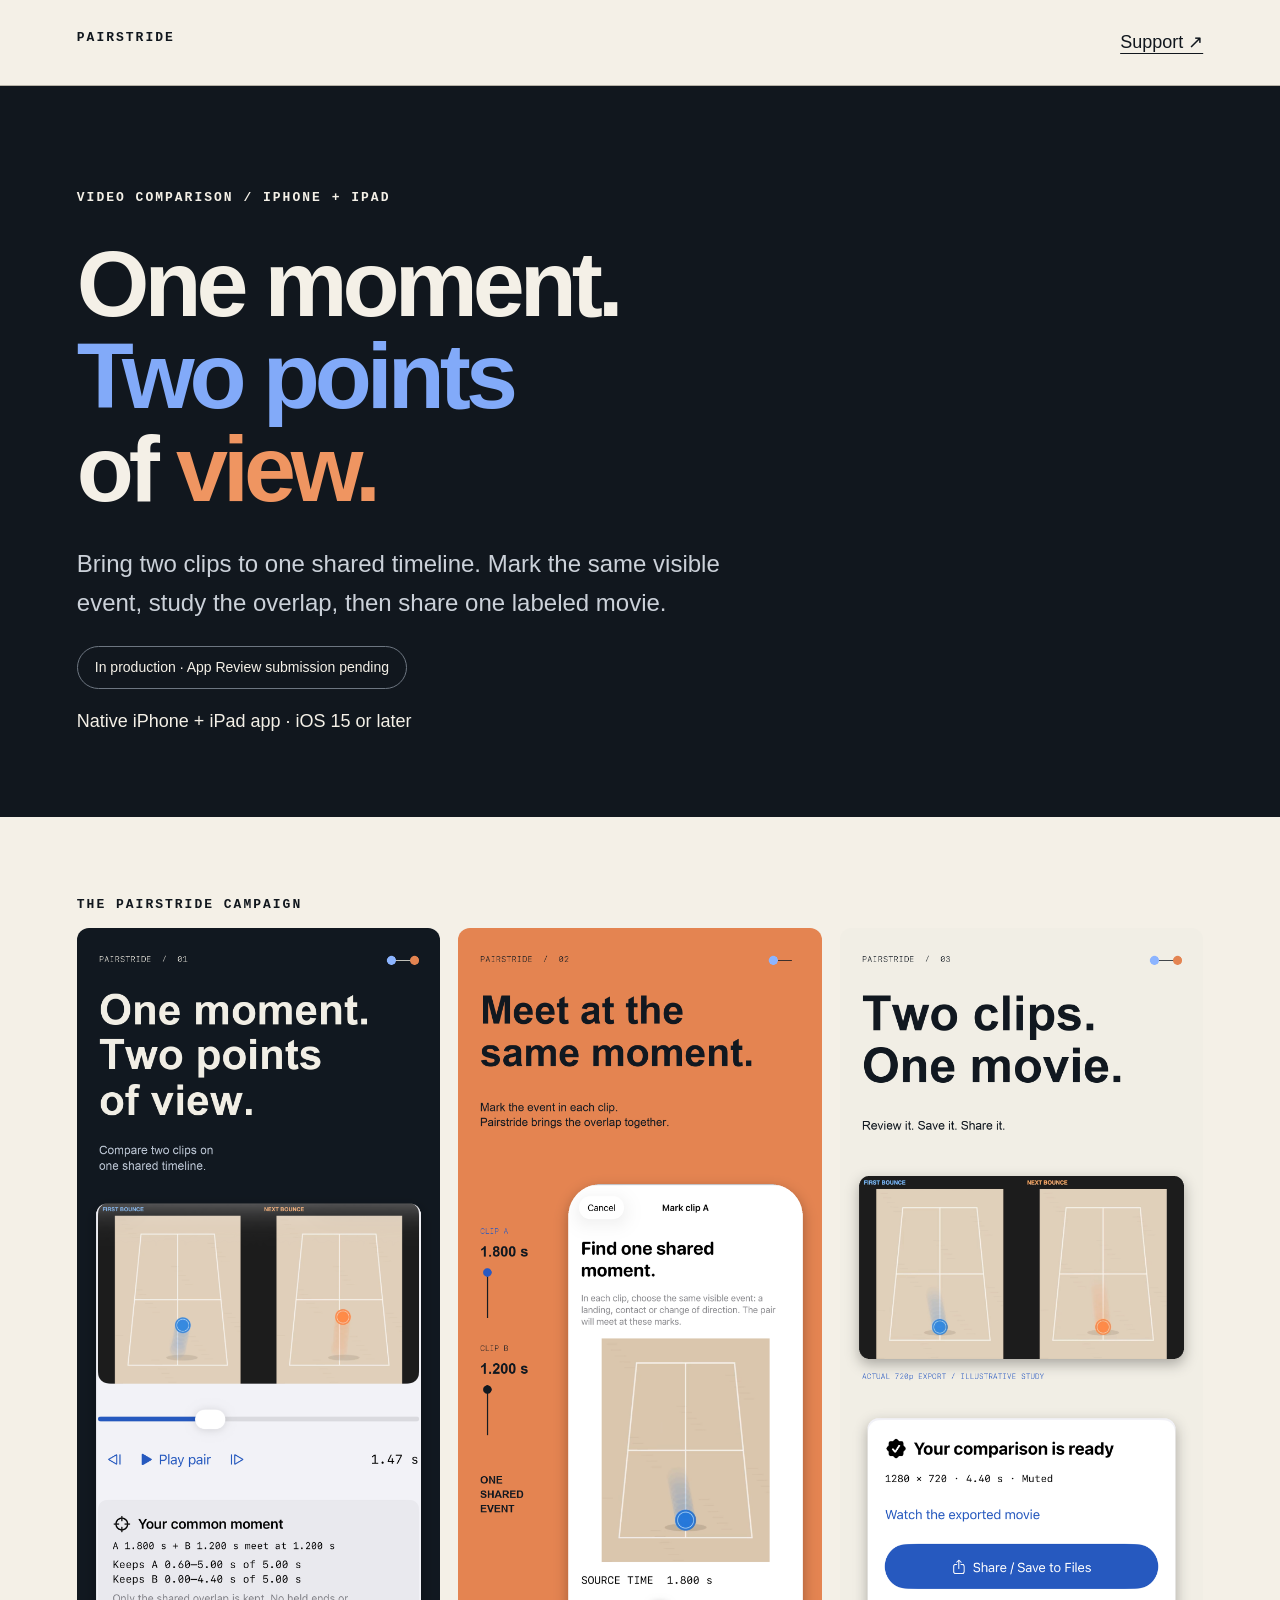
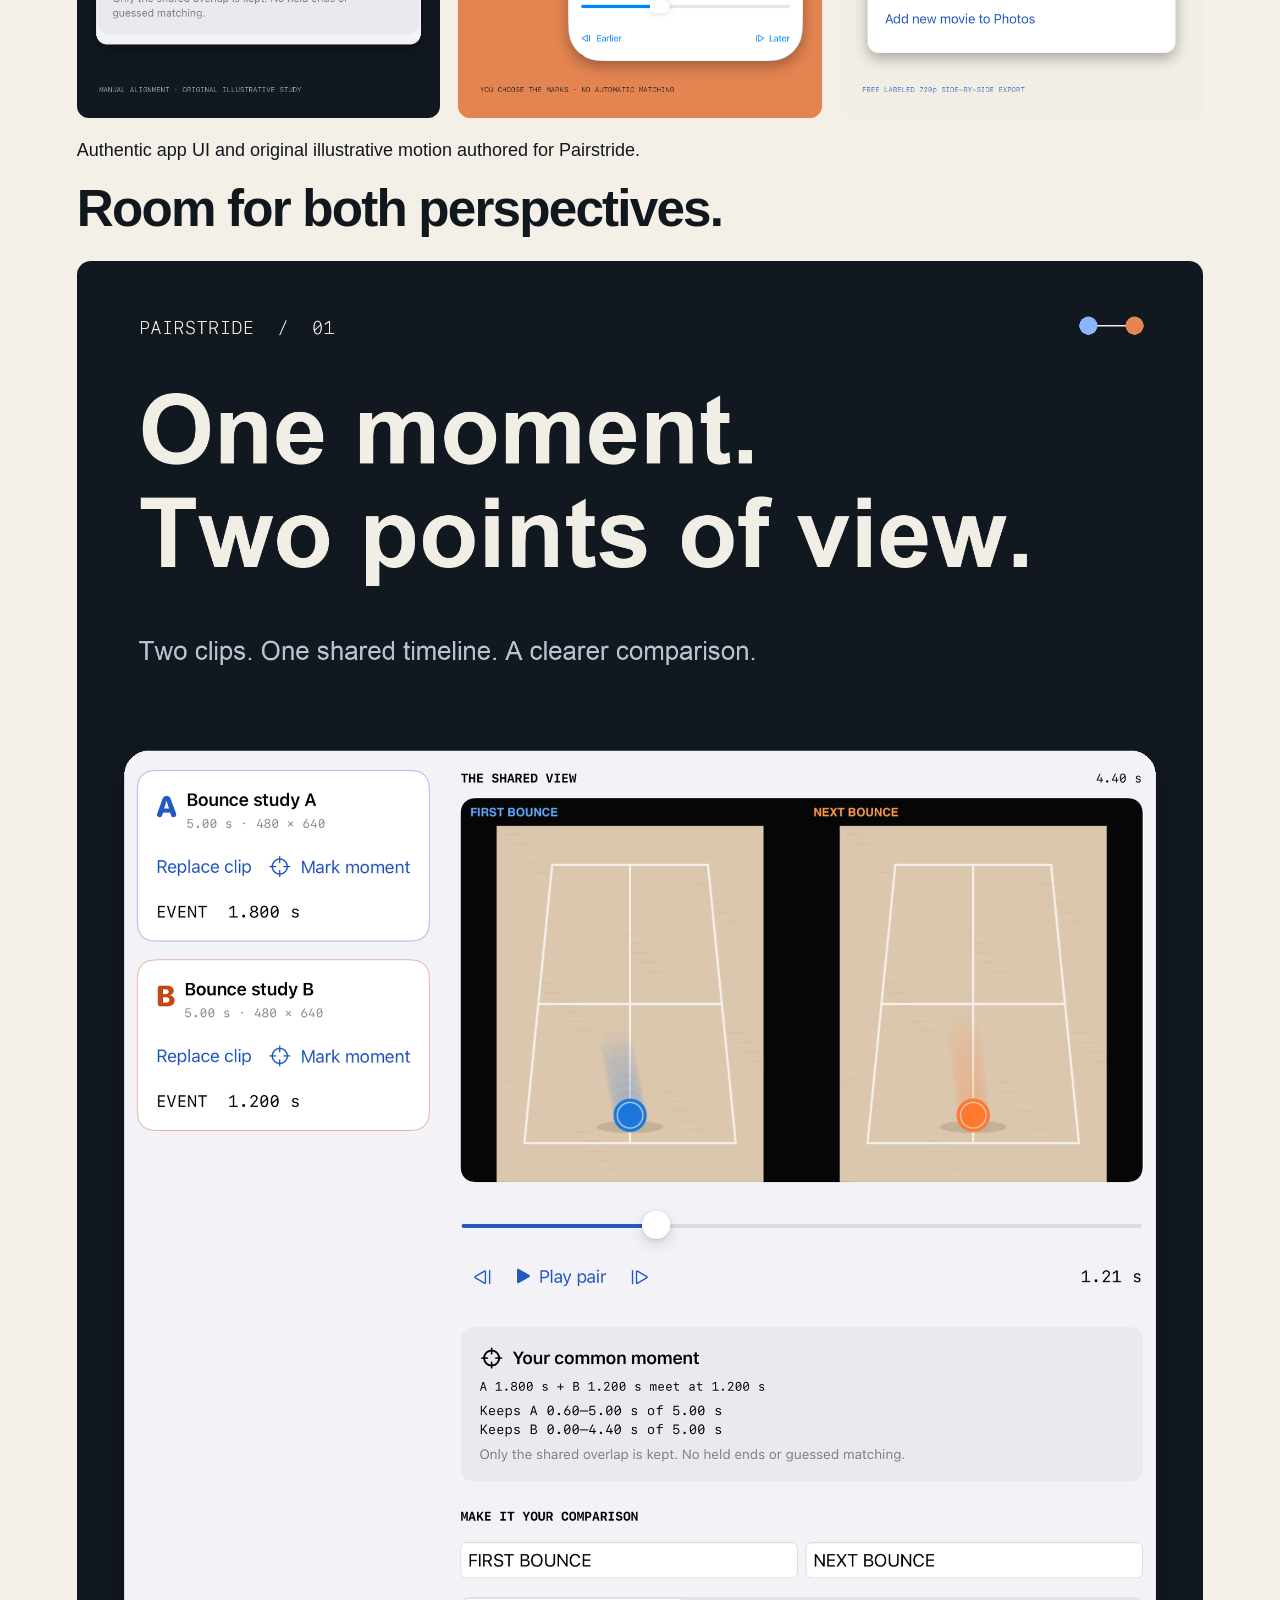
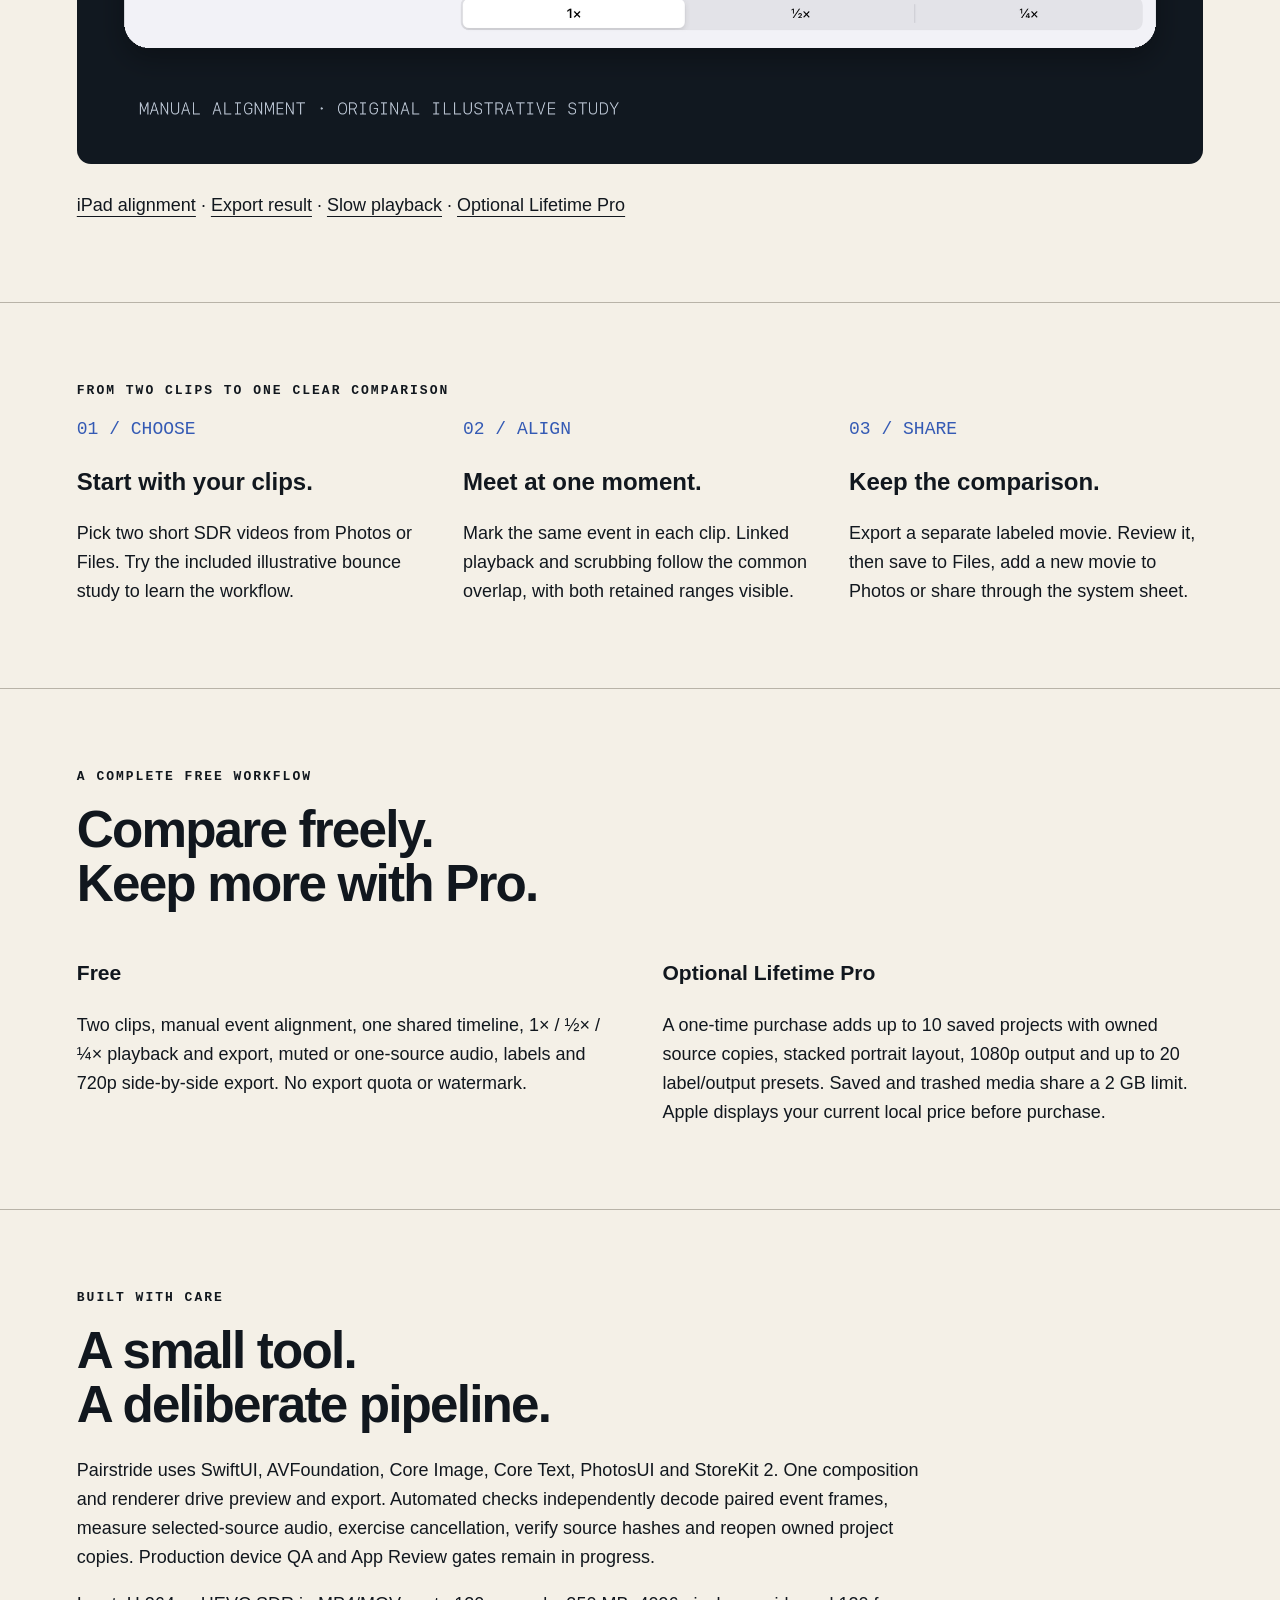
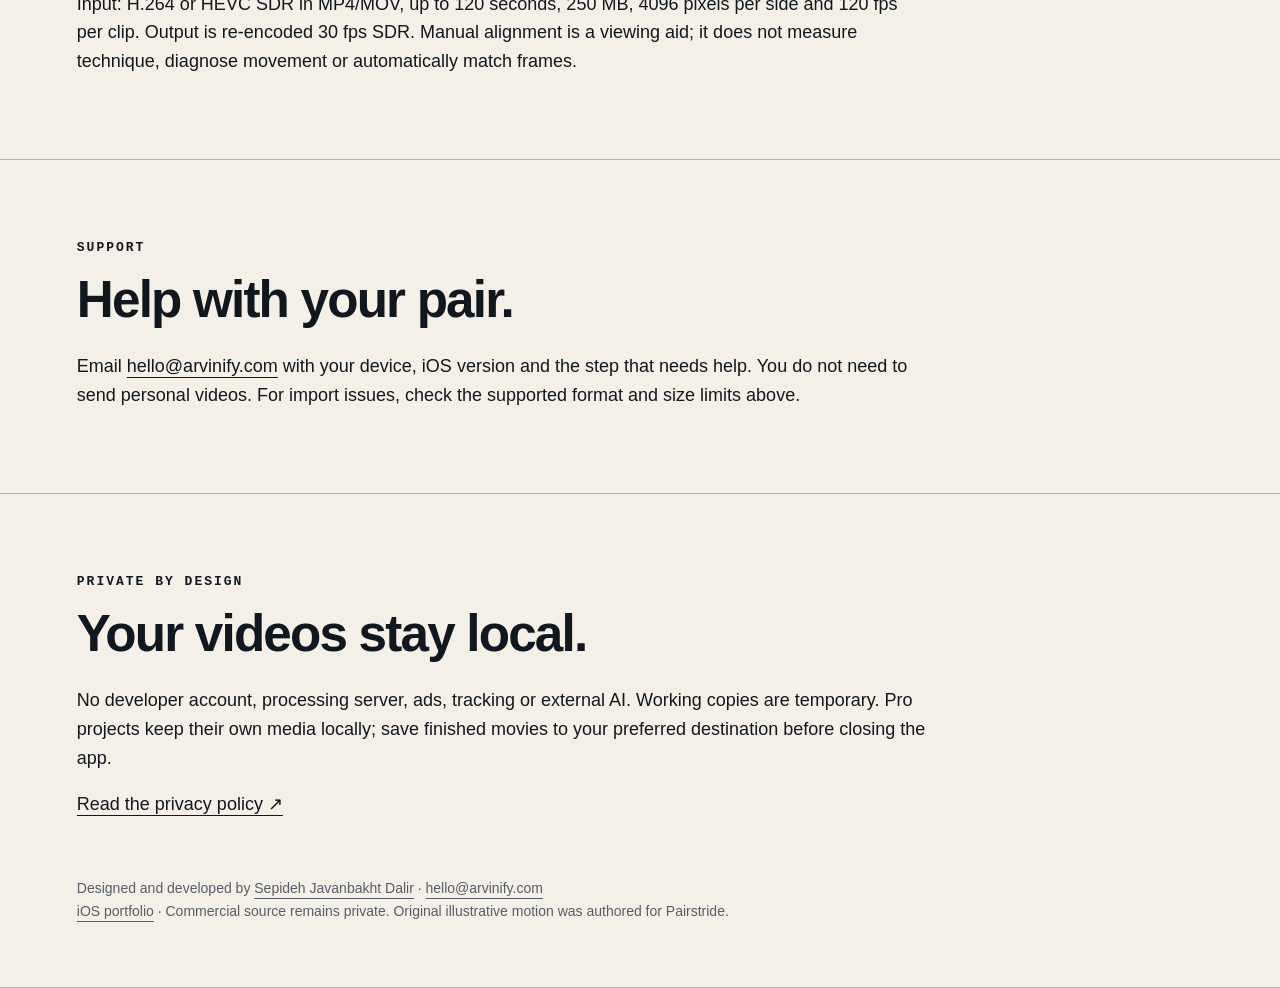
==== index.html @ 4b77994e "Publish Pairstride product story, marketing campaign and privacy policy" ====
<!doctype html><html lang="en"><meta charset="utf-8"><meta name="viewport" content="width=device-width,initial-scale=1"><meta name="description" content="Pairstride aligns two local video clips at a shared moment. View, scrub and export a separate labeled comparison on iPhone and iPad."><title>Pairstride — One moment. Two points of view.</title><link rel="icon" href="assets/icon.png"><link rel="stylesheet" href="style.css"><nav><span class="wordmark">PAIRSTRIDE</span><a href="mailto:hello@arvinify.com?subject=Pairstride%20support">Support ↗</a></nav><main><section class="hero"><p class="eyebrow">VIDEO COMPARISON / IPHONE + IPAD</p><h1>One moment.<br><span class="blue">Two points</span><br>of <span class="orange">view.</span></h1><p class="intro">Bring two clips to one shared timeline. Mark the same visible event, study the overlap, then share one labeled movie.</p><span class="status">In production · App Review submission pending</span><p>Native iPhone + iPad app · iOS 15 or later</p></section><section class="section"><p class="eyebrow">THE PAIRSTRIDE CAMPAIGN</p><div class="gallery"><img src="assets/iphone-01.png" alt="One moment, two points of view: native shared comparison"><img src="assets/iphone-02.png" alt="Mark matching moments in each clip"><img src="assets/iphone-03.png" alt="Actual exported comparison and native share controls"></div><p>Authentic app UI and original illustrative motion authored for Pairstride.</p><h2>Room for both perspectives.</h2><img class="wide" src="assets/ipad-01.png" alt="Dedicated iPad workspace with two source controls and linked comparison"><p><a href="assets/ipad-02.png">iPad alignment</a> · <a href="assets/ipad-03.png">Export result</a> · <a href="assets/ipad-04.png">Slow playback</a> · <a href="assets/ipad-05.png">Optional Lifetime Pro</a></p></section><section class="section"><p class="eyebrow">FROM TWO CLIPS TO ONE CLEAR COMPARISON</p><div class="grid"><article><span class="num">01 / CHOOSE</span><h3>Start with your clips.</h3><p>Pick two short SDR videos from Photos or Files. Try the included illustrative bounce study to learn the workflow.</p></article><article><span class="num">02 / ALIGN</span><h3>Meet at one moment.</h3><p>Mark the same event in each clip. Linked playback and scrubbing follow the common overlap, with both retained ranges visible.</p></article><article><span class="num">03 / SHARE</span><h3>Keep the comparison.</h3><p>Export a separate labeled movie. Review it, then save to Files, add a new movie to Photos or share through the system sheet.</p></article></div></section><section class="section"><p class="eyebrow">A COMPLETE FREE WORKFLOW</p><h2>Compare freely.<br>Keep more with Pro.</h2><div class="details"><div><h3>Free</h3><p>Two clips, manual event alignment, one shared timeline, 1× / ½× / ¼× playback and export, muted or one-source audio, labels and 720p side-by-side export. No export quota or watermark.</p></div><div><h3>Optional Lifetime Pro</h3><p>A one-time purchase adds up to 10 saved projects with owned source copies, stacked portrait layout, 1080p output and up to 20 label/output presets. Saved and trashed media share a 2 GB limit. Apple displays your current local price before purchase.</p></div></div></section><section class="section"><p class="eyebrow">BUILT WITH CARE</p><h2>A small tool.<br>A deliberate pipeline.</h2><p>Pairstride uses SwiftUI, AVFoundation, Core Image, Core Text, PhotosUI and StoreKit 2. One composition and renderer drive preview and export. Automated checks independently decode paired event frames, measure selected-source audio, exercise cancellation, verify source hashes and reopen owned project copies. Production device QA and App Review gates remain in progress.</p><p>Input: H.264 or HEVC SDR in MP4/MOV, up to 120 seconds, 250 MB, 4096 pixels per side and 120 fps per clip. Output is re-encoded 30 fps SDR. Manual alignment is a viewing aid; it does not measure technique, diagnose movement or automatically match frames.</p></section><section class="section" id="support"><p class="eyebrow">SUPPORT</p><h2>Help with your pair.</h2><p>Email <a href="mailto:hello@arvinify.com?subject=Pairstride%20support">hello@arvinify.com</a> with your device, iOS version and the step that needs help. You do not need to send personal videos. For import issues, check the supported format and size limits above.</p></section><section class="section"><p class="eyebrow">PRIVATE BY DESIGN</p><h2>Your videos stay local.</h2><p>No developer account, processing server, ads, tracking or external AI. Working copies are temporary. Pro projects keep their own media locally; save finished movies to your preferred destination before closing the app.</p><p><a href="privacy.html">Read the privacy policy ↗</a></p><footer>Designed and developed by <a href="https://www.arvinify.com">Sepideh Javanbakht Dalir</a> · <a href="mailto:hello@arvinify.com?subject=Pairstride%20support">hello@arvinify.com</a><br><a href="https://github.com/sepidehdalir/ios-app-portfolio">iOS portfolio</a> · Commercial source remains private. Original illustrative motion was authored for Pairstride.</footer></section></main></html>
---- style.css ----
:root{--ink:#11171e;--paper:#f4f0e7;--blue:#82aaf9;--orange:#ef9561;--line:#b8b3a8}*{box-sizing:border-box}body{margin:0;background:var(--paper);color:var(--ink);font:18px/1.6 -apple-system,BlinkMacSystemFont,"Segoe UI",sans-serif}a{color:inherit;text-underline-offset:5px}nav{padding:28px 6vw;display:flex;justify-content:space-between;border-bottom:1px solid var(--line)}.wordmark,.eyebrow{font:600 13px/1.5 ui-monospace,monospace;letter-spacing:2px}main{max-width:1500px;margin:auto}.hero{background:var(--ink);color:var(--paper);padding:7vw 6vw 5vw;position:relative;overflow:hidden}.hero h1{font-size:clamp(58px,7.3vw,116px);font-weight:650;line-height:.99;letter-spacing:-5px;max-width:1000px;margin:30px 0}.hero .intro{max-width:670px;font-size:24px;color:#cbd1d9}.blue{color:var(--blue)}.orange{color:var(--orange)}.status{display:inline-block;border:1px solid #6d7681;border-radius:50px;padding:9px 17px;font-size:14px}.section{padding:65px 6vw;border-bottom:1px solid var(--line)}h2{font-size:clamp(32px,4vw,58px);line-height:1.05;letter-spacing:-1.8px;margin:16px 0 25px}p{max-width:850px}.grid{display:grid;grid-template-columns:repeat(3,1fr);gap:32px}.grid h3{font-size:24px;margin:20px 0 10px}.num{font:18px ui-monospace,monospace;color:#345ab4}.gallery{display:grid;grid-template-columns:repeat(3,1fr);gap:18px;align-items:start}.gallery img{width:100%;display:block;border-radius:12px}.wide{width:100%;border-radius:14px}.details{display:grid;grid-template-columns:1fr 1fr;gap:45px}.legal{max-width:850px;margin:60px auto;padding:0 26px}.legal h1{font-size:clamp(56px,9vw,90px);line-height:1.02;letter-spacing:-3px}.legal h2{font-size:30px;letter-spacing:-.5px;margin-top:40px}footer{padding:40px 0;font-size:14px;color:#555e68}.section footer{padding-bottom:0}@media(max-width:750px){.hero h1{letter-spacing:-2.5px}.grid,.details{grid-template-columns:1fr}.gallery{grid-template-columns:1fr 1fr}.hero,.section{padding:48px 24px}.hero .intro{font-size:20px}.gallery img:last-child{display:none}}
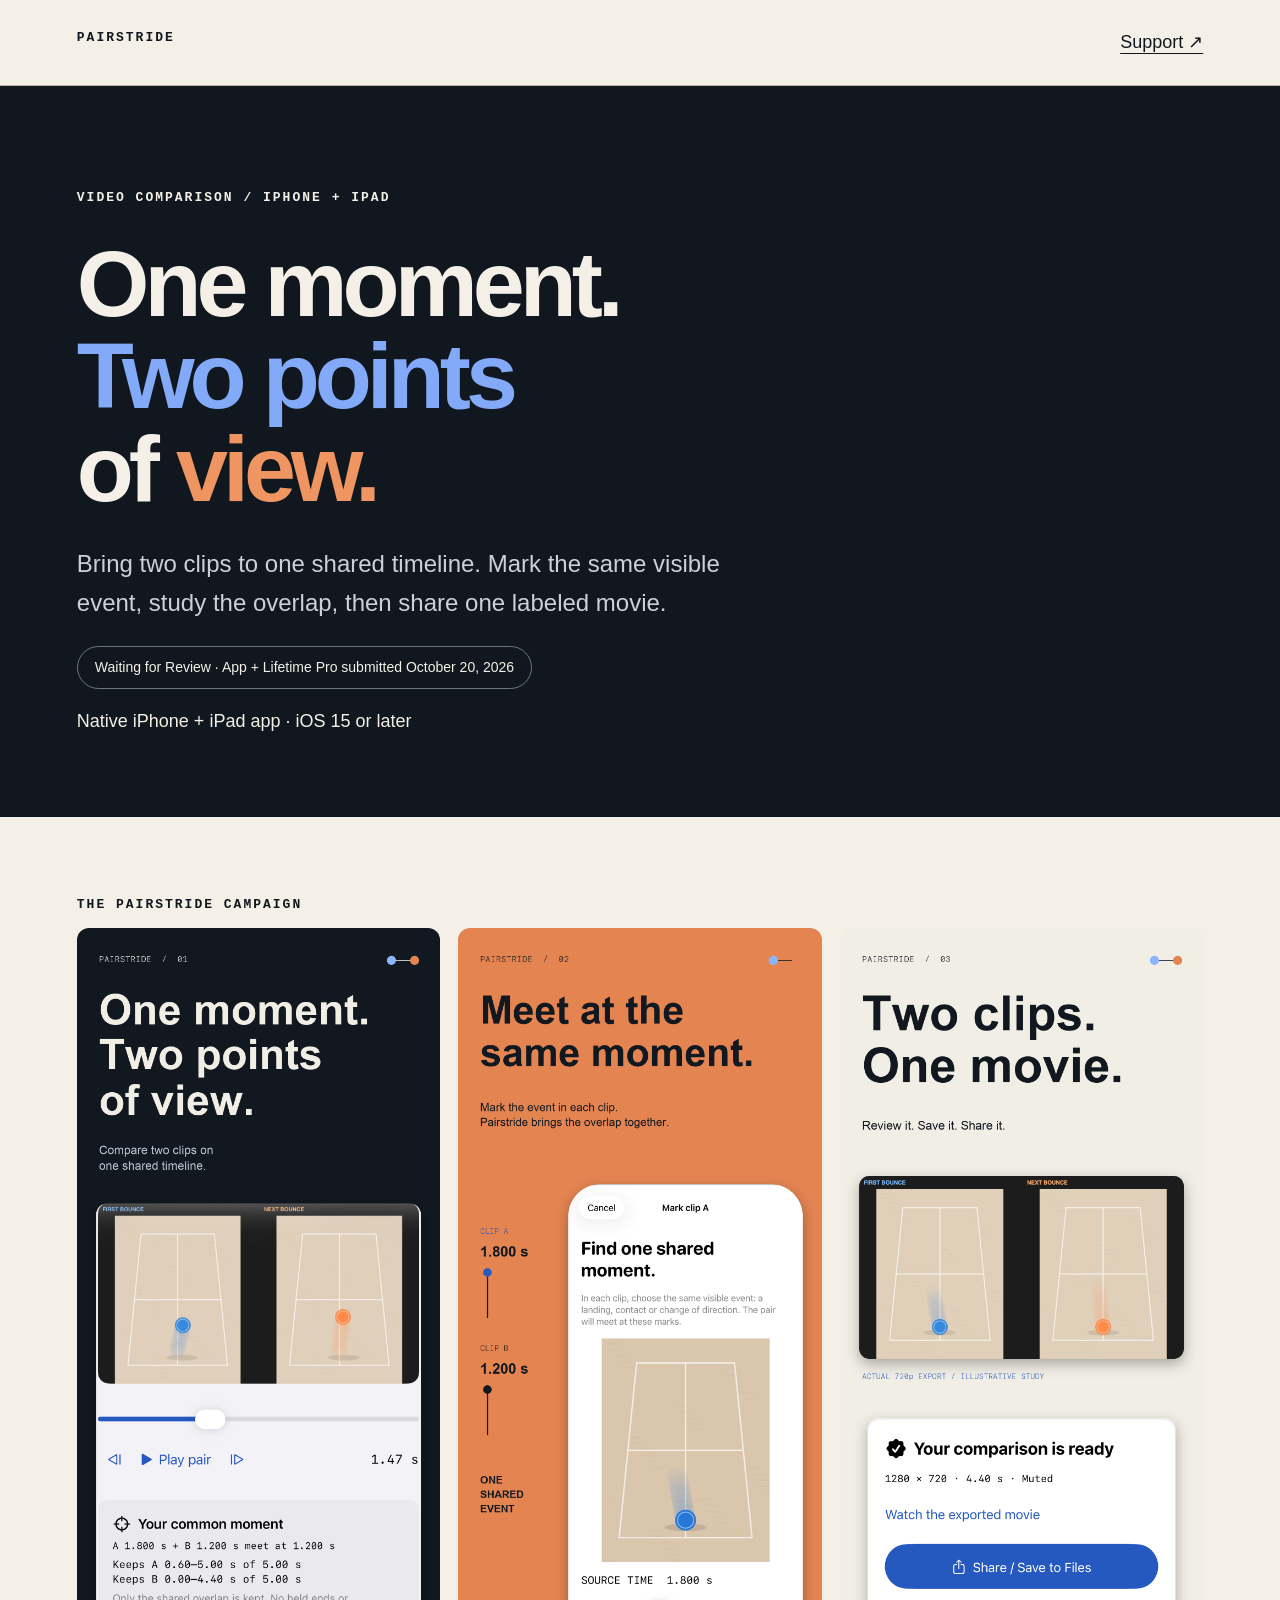
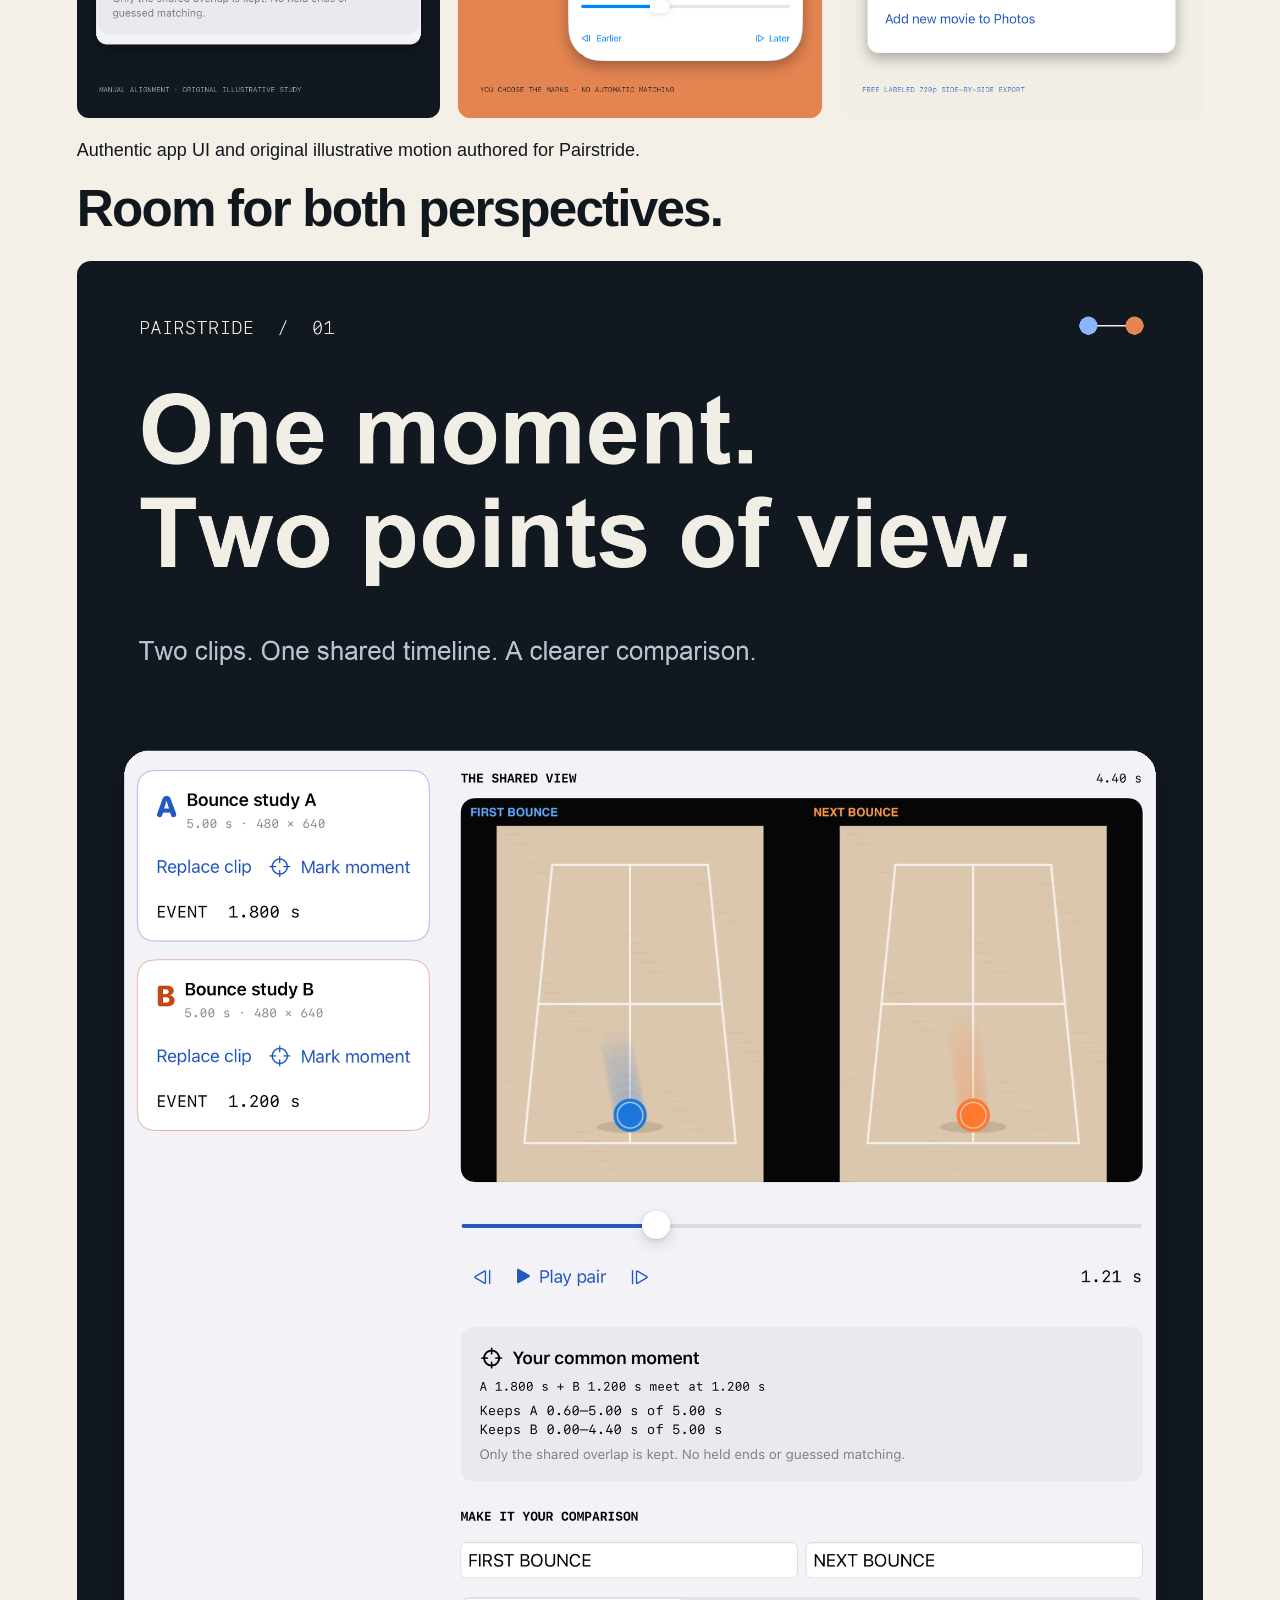
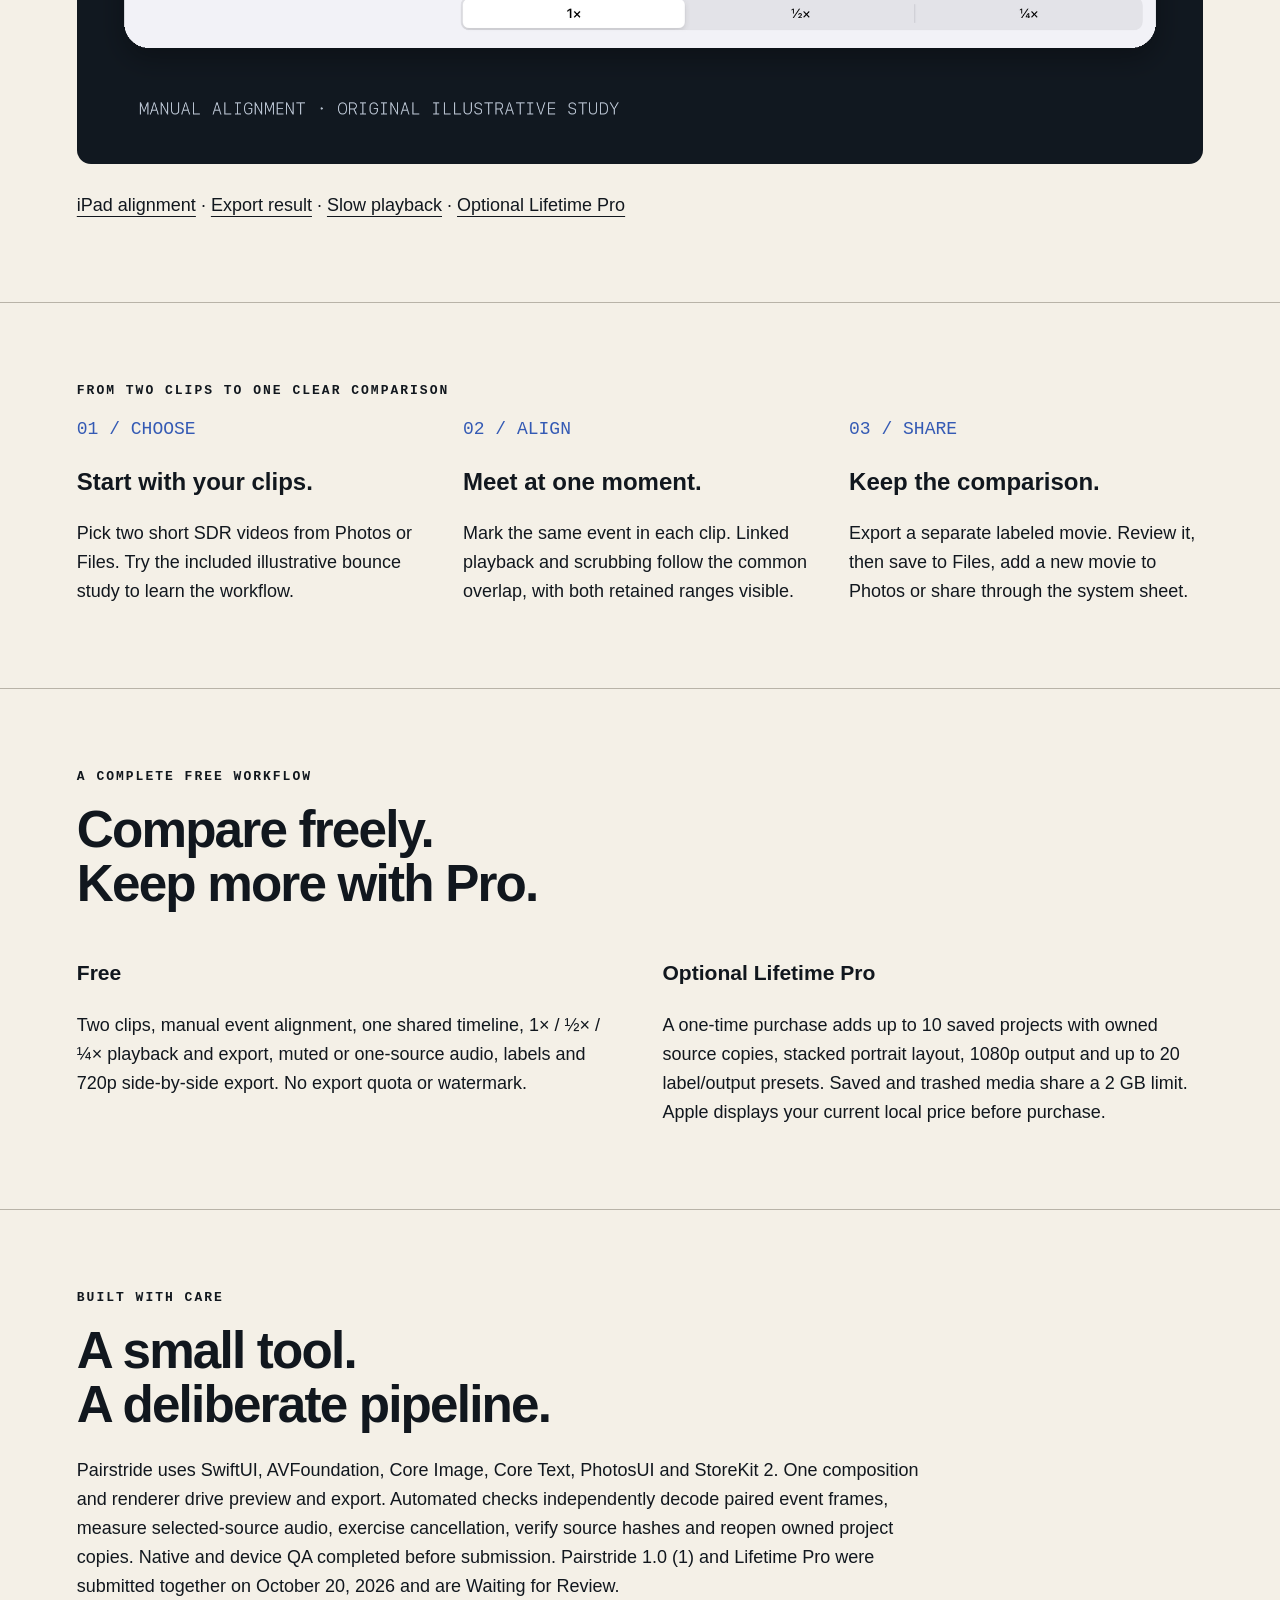
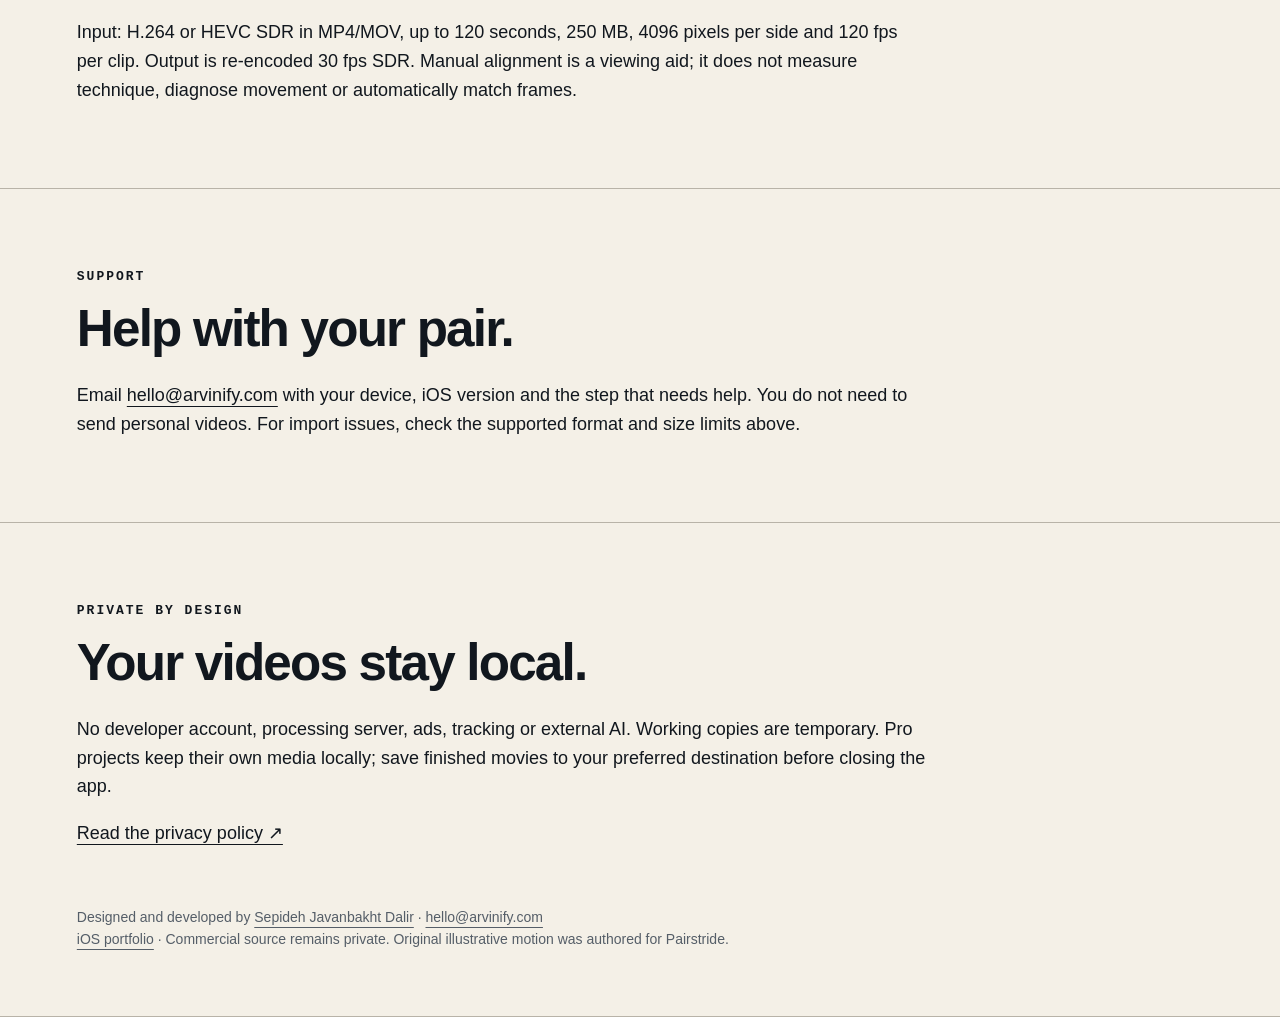
==== commit 57d33790: "Record app and Lifetime Pro Waiting for Review" ====
--- a/index.html
+++ b/index.html
@@ -1 +1 @@
-<!doctype html><html lang="en"><meta charset="utf-8"><meta name="viewport" content="width=device-width,initial-scale=1"><meta name="description" content="Pairstride aligns two local video clips at a shared moment. View, scrub and export a separate labeled comparison on iPhone and iPad."><title>Pairstride — One moment. Two points of view.</title><link rel="icon" href="assets/icon.png"><link rel="stylesheet" href="style.css"><nav><span class="wordmark">PAIRSTRIDE</span><a href="mailto:hello@arvinify.com?subject=Pairstride%20support">Support ↗</a></nav><main><section class="hero"><p class="eyebrow">VIDEO COMPARISON / IPHONE + IPAD</p><h1>One moment.<br><span class="blue">Two points</span><br>of <span class="orange">view.</span></h1><p class="intro">Bring two clips to one shared timeline. Mark the same visible event, study the overlap, then share one labeled movie.</p><span class="status">In production · App Review submission pending</span><p>Native iPhone + iPad app · iOS 15 or later</p></section><section class="section"><p class="eyebrow">THE PAIRSTRIDE CAMPAIGN</p><div class="gallery"><img src="assets/iphone-01.png" alt="One moment, two points of view: native shared comparison"><img src="assets/iphone-02.png" alt="Mark matching moments in each clip"><img src="assets/iphone-03.png" alt="Actual exported comparison and native share controls"></div><p>Authentic app UI and original illustrative motion authored for Pairstride.</p><h2>Room for both perspectives.</h2><img class="wide" src="assets/ipad-01.png" alt="Dedicated iPad workspace with two source controls and linked comparison"><p><a href="assets/ipad-02.png">iPad alignment</a> · <a href="assets/ipad-03.png">Export result</a> · <a href="assets/ipad-04.png">Slow playback</a> · <a href="assets/ipad-05.png">Optional Lifetime Pro</a></p></section><section class="section"><p class="eyebrow">FROM TWO CLIPS TO ONE CLEAR COMPARISON</p><div class="grid"><article><span class="num">01 / CHOOSE</span><h3>Start with your clips.</h3><p>Pick two short SDR videos from Photos or Files. Try the included illustrative bounce study to learn the workflow.</p></article><article><span class="num">02 / ALIGN</span><h3>Meet at one moment.</h3><p>Mark the same event in each clip. Linked playback and scrubbing follow the common overlap, with both retained ranges visible.</p></article><article><span class="num">03 / SHARE</span><h3>Keep the comparison.</h3><p>Export a separate labeled movie. Review it, then save to Files, add a new movie to Photos or share through the system sheet.</p></article></div></section><section class="section"><p class="eyebrow">A COMPLETE FREE WORKFLOW</p><h2>Compare freely.<br>Keep more with Pro.</h2><div class="details"><div><h3>Free</h3><p>Two clips, manual event alignment, one shared timeline, 1× / ½× / ¼× playback and export, muted or one-source audio, labels and 720p side-by-side export. No export quota or watermark.</p></div><div><h3>Optional Lifetime Pro</h3><p>A one-time purchase adds up to 10 saved projects with owned source copies, stacked portrait layout, 1080p output and up to 20 label/output presets. Saved and trashed media share a 2 GB limit. Apple displays your current local price before purchase.</p></div></div></section><section class="section"><p class="eyebrow">BUILT WITH CARE</p><h2>A small tool.<br>A deliberate pipeline.</h2><p>Pairstride uses SwiftUI, AVFoundation, Core Image, Core Text, PhotosUI and StoreKit 2. One composition and renderer drive preview and export. Automated checks independently decode paired event frames, measure selected-source audio, exercise cancellation, verify source hashes and reopen owned project copies. Production device QA and App Review gates remain in progress.</p><p>Input: H.264 or HEVC SDR in MP4/MOV, up to 120 seconds, 250 MB, 4096 pixels per side and 120 fps per clip. Output is re-encoded 30 fps SDR. Manual alignment is a viewing aid; it does not measure technique, diagnose movement or automatically match frames.</p></section><section class="section" id="support"><p class="eyebrow">SUPPORT</p><h2>Help with your pair.</h2><p>Email <a href="mailto:hello@arvinify.com?subject=Pairstride%20support">hello@arvinify.com</a> with your device, iOS version and the step that needs help. You do not need to send personal videos. For import issues, check the supported format and size limits above.</p></section><section class="section"><p class="eyebrow">PRIVATE BY DESIGN</p><h2>Your videos stay local.</h2><p>No developer account, processing server, ads, tracking or external AI. Working copies are temporary. Pro projects keep their own media locally; save finished movies to your preferred destination before closing the app.</p><p><a href="privacy.html">Read the privacy policy ↗</a></p><footer>Designed and developed by <a href="https://www.arvinify.com">Sepideh Javanbakht Dalir</a> · <a href="mailto:hello@arvinify.com?subject=Pairstride%20support">hello@arvinify.com</a><br><a href="https://github.com/sepidehdalir/ios-app-portfolio">iOS portfolio</a> · Commercial source remains private. Original illustrative motion was authored for Pairstride.</footer></section></main></html>
+<!doctype html><html lang="en"><meta charset="utf-8"><meta name="viewport" content="width=device-width,initial-scale=1"><meta name="description" content="Pairstride aligns two local video clips at a shared moment. View, scrub and export a separate labeled comparison on iPhone and iPad."><title>Pairstride — One moment. Two points of view.</title><link rel="icon" href="assets/icon.png"><link rel="stylesheet" href="style.css"><nav><span class="wordmark">PAIRSTRIDE</span><a href="mailto:hello@arvinify.com?subject=Pairstride%20support">Support ↗</a></nav><main><section class="hero"><p class="eyebrow">VIDEO COMPARISON / IPHONE + IPAD</p><h1>One moment.<br><span class="blue">Two points</span><br>of <span class="orange">view.</span></h1><p class="intro">Bring two clips to one shared timeline. Mark the same visible event, study the overlap, then share one labeled movie.</p><span class="status">Waiting for Review · App + Lifetime Pro submitted October 20, 2026</span><p>Native iPhone + iPad app · iOS 15 or later</p></section><section class="section"><p class="eyebrow">THE PAIRSTRIDE CAMPAIGN</p><div class="gallery"><img src="assets/iphone-01.png" alt="One moment, two points of view: native shared comparison"><img src="assets/iphone-02.png" alt="Mark matching moments in each clip"><img src="assets/iphone-03.png" alt="Actual exported comparison and native share controls"></div><p>Authentic app UI and original illustrative motion authored for Pairstride.</p><h2>Room for both perspectives.</h2><img class="wide" src="assets/ipad-01.png" alt="Dedicated iPad workspace with two source controls and linked comparison"><p><a href="assets/ipad-02.png">iPad alignment</a> · <a href="assets/ipad-03.png">Export result</a> · <a href="assets/ipad-04.png">Slow playback</a> · <a href="assets/ipad-05.png">Optional Lifetime Pro</a></p></section><section class="section"><p class="eyebrow">FROM TWO CLIPS TO ONE CLEAR COMPARISON</p><div class="grid"><article><span class="num">01 / CHOOSE</span><h3>Start with your clips.</h3><p>Pick two short SDR videos from Photos or Files. Try the included illustrative bounce study to learn the workflow.</p></article><article><span class="num">02 / ALIGN</span><h3>Meet at one moment.</h3><p>Mark the same event in each clip. Linked playback and scrubbing follow the common overlap, with both retained ranges visible.</p></article><article><span class="num">03 / SHARE</span><h3>Keep the comparison.</h3><p>Export a separate labeled movie. Review it, then save to Files, add a new movie to Photos or share through the system sheet.</p></article></div></section><section class="section"><p class="eyebrow">A COMPLETE FREE WORKFLOW</p><h2>Compare freely.<br>Keep more with Pro.</h2><div class="details"><div><h3>Free</h3><p>Two clips, manual event alignment, one shared timeline, 1× / ½× / ¼× playback and export, muted or one-source audio, labels and 720p side-by-side export. No export quota or watermark.</p></div><div><h3>Optional Lifetime Pro</h3><p>A one-time purchase adds up to 10 saved projects with owned source copies, stacked portrait layout, 1080p output and up to 20 label/output presets. Saved and trashed media share a 2 GB limit. Apple displays your current local price before purchase.</p></div></div></section><section class="section"><p class="eyebrow">BUILT WITH CARE</p><h2>A small tool.<br>A deliberate pipeline.</h2><p>Pairstride uses SwiftUI, AVFoundation, Core Image, Core Text, PhotosUI and StoreKit 2. One composition and renderer drive preview and export. Automated checks independently decode paired event frames, measure selected-source audio, exercise cancellation, verify source hashes and reopen owned project copies. Native and device QA completed before submission. Pairstride 1.0 (1) and Lifetime Pro were submitted together on October 20, 2026 and are Waiting for Review.</p><p>Input: H.264 or HEVC SDR in MP4/MOV, up to 120 seconds, 250 MB, 4096 pixels per side and 120 fps per clip. Output is re-encoded 30 fps SDR. Manual alignment is a viewing aid; it does not measure technique, diagnose movement or automatically match frames.</p></section><section class="section" id="support"><p class="eyebrow">SUPPORT</p><h2>Help with your pair.</h2><p>Email <a href="mailto:hello@arvinify.com?subject=Pairstride%20support">hello@arvinify.com</a> with your device, iOS version and the step that needs help. You do not need to send personal videos. For import issues, check the supported format and size limits above.</p></section><section class="section"><p class="eyebrow">PRIVATE BY DESIGN</p><h2>Your videos stay local.</h2><p>No developer account, processing server, ads, tracking or external AI. Working copies are temporary. Pro projects keep their own media locally; save finished movies to your preferred destination before closing the app.</p><p><a href="privacy.html">Read the privacy policy ↗</a></p><footer>Designed and developed by <a href="https://www.arvinify.com">Sepideh Javanbakht Dalir</a> · <a href="mailto:hello@arvinify.com?subject=Pairstride%20support">hello@arvinify.com</a><br><a href="https://github.com/sepidehdalir/ios-app-portfolio">iOS portfolio</a> · Commercial source remains private. Original illustrative motion was authored for Pairstride.</footer></section></main></html>
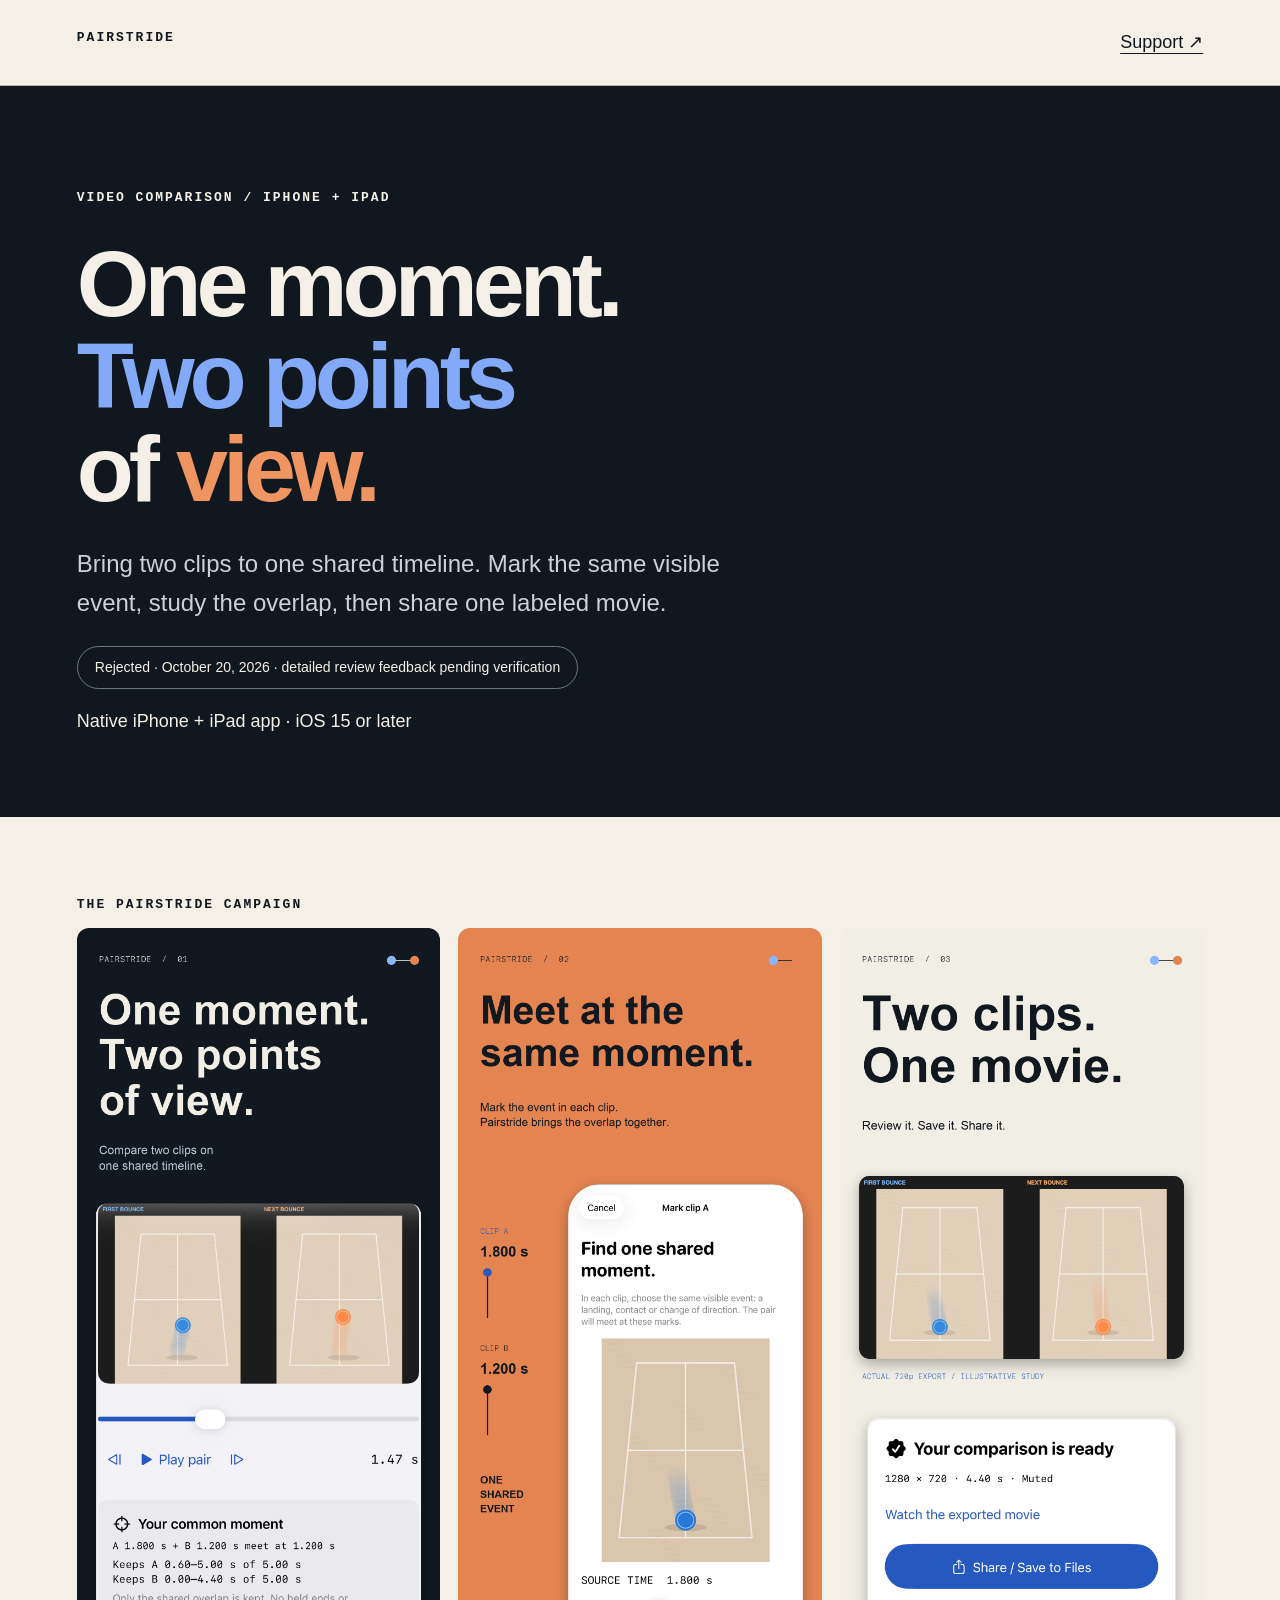
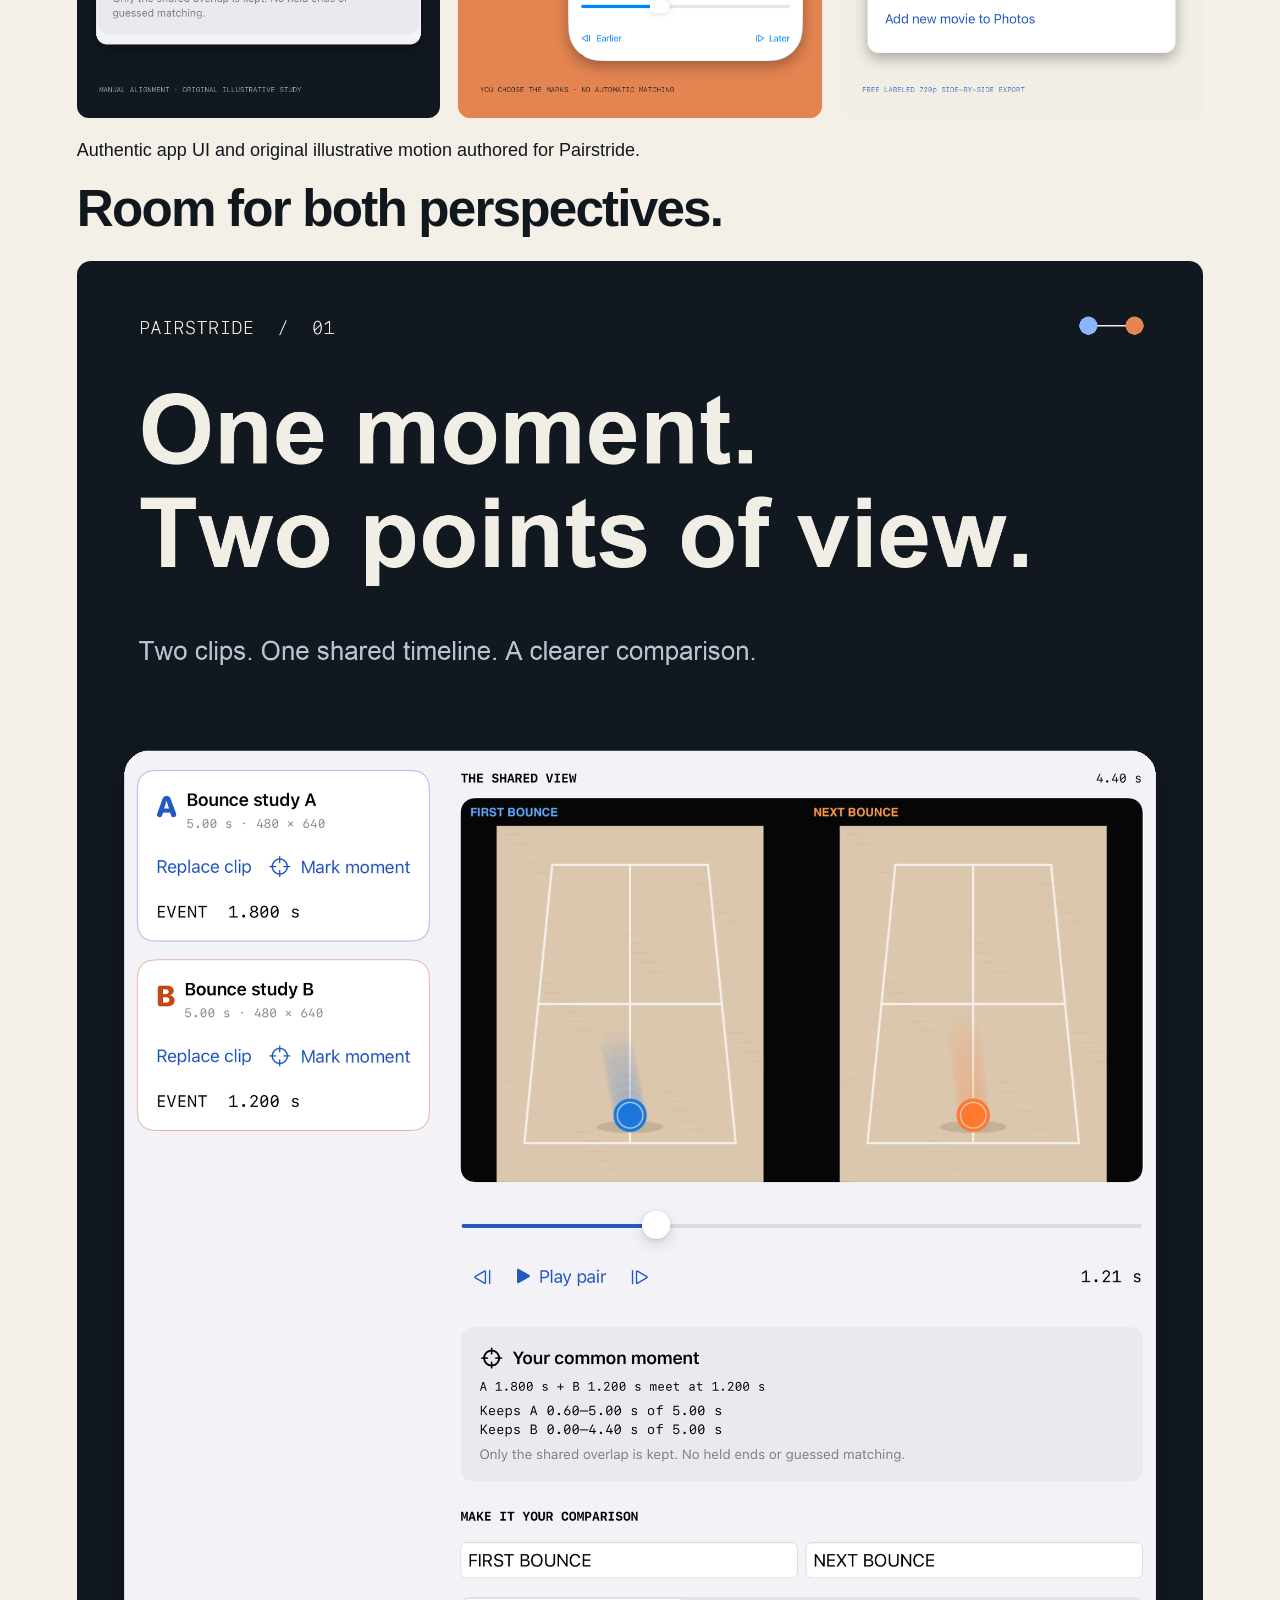
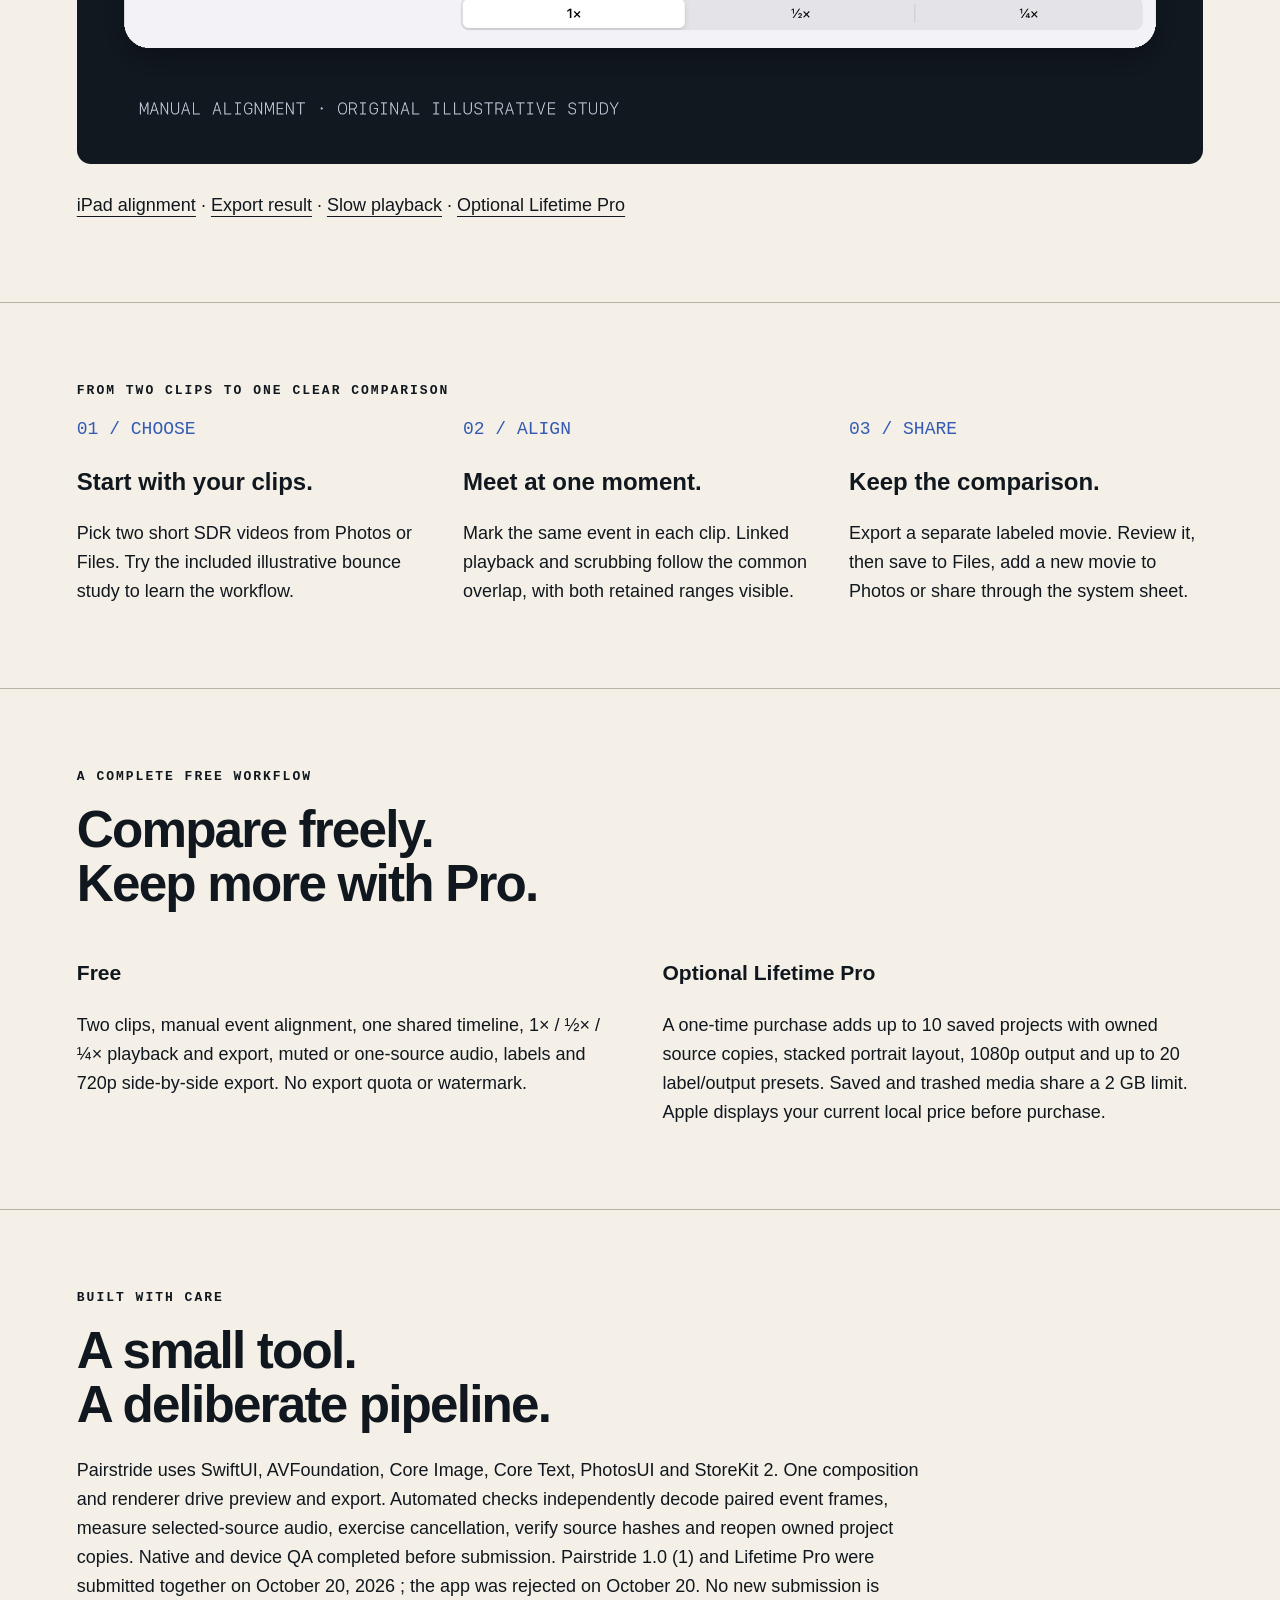
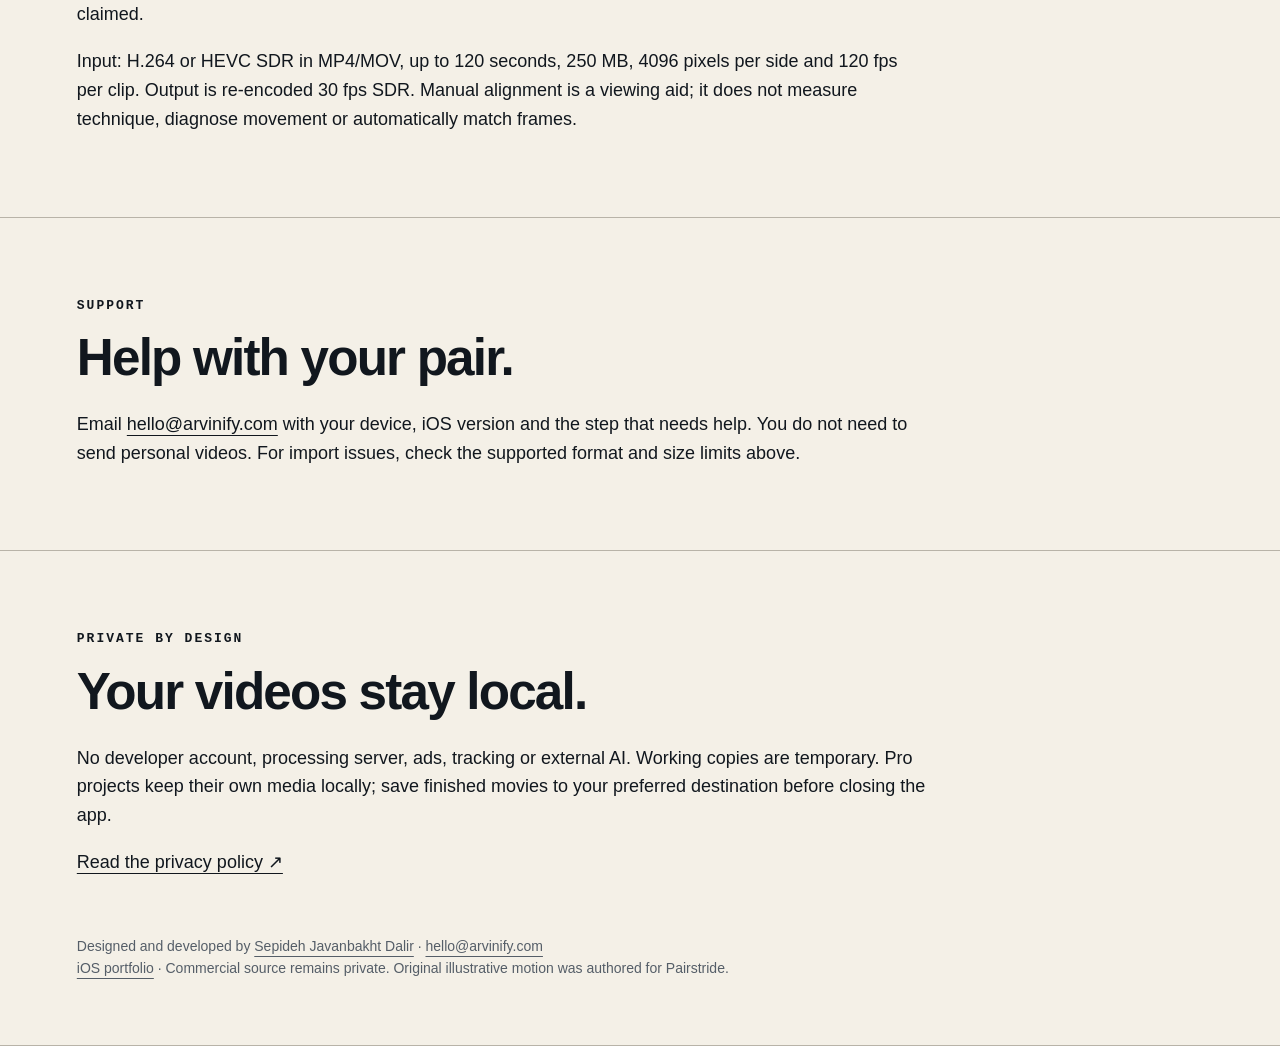
==== commit 1ec07449: "Record verified App Review rejection and preserve truthful recovery status" ====
--- a/index.html
+++ b/index.html
@@ -1 +1 @@
-<!doctype html><html lang="en"><meta charset="utf-8"><meta name="viewport" content="width=device-width,initial-scale=1"><meta name="description" content="Pairstride aligns two local video clips at a shared moment. View, scrub and export a separate labeled comparison on iPhone and iPad."><title>Pairstride — One moment. Two points of view.</title><link rel="icon" href="assets/icon.png"><link rel="stylesheet" href="style.css"><nav><span class="wordmark">PAIRSTRIDE</span><a href="mailto:hello@arvinify.com?subject=Pairstride%20support">Support ↗</a></nav><main><section class="hero"><p class="eyebrow">VIDEO COMPARISON / IPHONE + IPAD</p><h1>One moment.<br><span class="blue">Two points</span><br>of <span class="orange">view.</span></h1><p class="intro">Bring two clips to one shared timeline. Mark the same visible event, study the overlap, then share one labeled movie.</p><span class="status">Waiting for Review · App + Lifetime Pro submitted October 20, 2026</span><p>Native iPhone + iPad app · iOS 15 or later</p></section><section class="section"><p class="eyebrow">THE PAIRSTRIDE CAMPAIGN</p><div class="gallery"><img src="assets/iphone-01.png" alt="One moment, two points of view: native shared comparison"><img src="assets/iphone-02.png" alt="Mark matching moments in each clip"><img src="assets/iphone-03.png" alt="Actual exported comparison and native share controls"></div><p>Authentic app UI and original illustrative motion authored for Pairstride.</p><h2>Room for both perspectives.</h2><img class="wide" src="assets/ipad-01.png" alt="Dedicated iPad workspace with two source controls and linked comparison"><p><a href="assets/ipad-02.png">iPad alignment</a> · <a href="assets/ipad-03.png">Export result</a> · <a href="assets/ipad-04.png">Slow playback</a> · <a href="assets/ipad-05.png">Optional Lifetime Pro</a></p></section><section class="section"><p class="eyebrow">FROM TWO CLIPS TO ONE CLEAR COMPARISON</p><div class="grid"><article><span class="num">01 / CHOOSE</span><h3>Start with your clips.</h3><p>Pick two short SDR videos from Photos or Files. Try the included illustrative bounce study to learn the workflow.</p></article><article><span class="num">02 / ALIGN</span><h3>Meet at one moment.</h3><p>Mark the same event in each clip. Linked playback and scrubbing follow the common overlap, with both retained ranges visible.</p></article><article><span class="num">03 / SHARE</span><h3>Keep the comparison.</h3><p>Export a separate labeled movie. Review it, then save to Files, add a new movie to Photos or share through the system sheet.</p></article></div></section><section class="section"><p class="eyebrow">A COMPLETE FREE WORKFLOW</p><h2>Compare freely.<br>Keep more with Pro.</h2><div class="details"><div><h3>Free</h3><p>Two clips, manual event alignment, one shared timeline, 1× / ½× / ¼× playback and export, muted or one-source audio, labels and 720p side-by-side export. No export quota or watermark.</p></div><div><h3>Optional Lifetime Pro</h3><p>A one-time purchase adds up to 10 saved projects with owned source copies, stacked portrait layout, 1080p output and up to 20 label/output presets. Saved and trashed media share a 2 GB limit. Apple displays your current local price before purchase.</p></div></div></section><section class="section"><p class="eyebrow">BUILT WITH CARE</p><h2>A small tool.<br>A deliberate pipeline.</h2><p>Pairstride uses SwiftUI, AVFoundation, Core Image, Core Text, PhotosUI and StoreKit 2. One composition and renderer drive preview and export. Automated checks independently decode paired event frames, measure selected-source audio, exercise cancellation, verify source hashes and reopen owned project copies. Native and device QA completed before submission. Pairstride 1.0 (1) and Lifetime Pro were submitted together on October 20, 2026 and are Waiting for Review.</p><p>Input: H.264 or HEVC SDR in MP4/MOV, up to 120 seconds, 250 MB, 4096 pixels per side and 120 fps per clip. Output is re-encoded 30 fps SDR. Manual alignment is a viewing aid; it does not measure technique, diagnose movement or automatically match frames.</p></section><section class="section" id="support"><p class="eyebrow">SUPPORT</p><h2>Help with your pair.</h2><p>Email <a href="mailto:hello@arvinify.com?subject=Pairstride%20support">hello@arvinify.com</a> with your device, iOS version and the step that needs help. You do not need to send personal videos. For import issues, check the supported format and size limits above.</p></section><section class="section"><p class="eyebrow">PRIVATE BY DESIGN</p><h2>Your videos stay local.</h2><p>No developer account, processing server, ads, tracking or external AI. Working copies are temporary. Pro projects keep their own media locally; save finished movies to your preferred destination before closing the app.</p><p><a href="privacy.html">Read the privacy policy ↗</a></p><footer>Designed and developed by <a href="https://www.arvinify.com">Sepideh Javanbakht Dalir</a> · <a href="mailto:hello@arvinify.com?subject=Pairstride%20support">hello@arvinify.com</a><br><a href="https://github.com/sepidehdalir/ios-app-portfolio">iOS portfolio</a> · Commercial source remains private. Original illustrative motion was authored for Pairstride.</footer></section></main></html>
+<!doctype html><html lang="en"><meta charset="utf-8"><meta name="viewport" content="width=device-width,initial-scale=1"><meta name="description" content="Pairstride aligns two local video clips at a shared moment. View, scrub and export a separate labeled comparison on iPhone and iPad."><title>Pairstride — One moment. Two points of view.</title><link rel="icon" href="assets/icon.png"><link rel="stylesheet" href="style.css"><nav><span class="wordmark">PAIRSTRIDE</span><a href="mailto:hello@arvinify.com?subject=Pairstride%20support">Support ↗</a></nav><main><section class="hero"><p class="eyebrow">VIDEO COMPARISON / IPHONE + IPAD</p><h1>One moment.<br><span class="blue">Two points</span><br>of <span class="orange">view.</span></h1><p class="intro">Bring two clips to one shared timeline. Mark the same visible event, study the overlap, then share one labeled movie.</p><span class="status">Rejected · October 20, 2026 · detailed review feedback pending verification</span><p>Native iPhone + iPad app · iOS 15 or later</p></section><section class="section"><p class="eyebrow">THE PAIRSTRIDE CAMPAIGN</p><div class="gallery"><img src="assets/iphone-01.png" alt="One moment, two points of view: native shared comparison"><img src="assets/iphone-02.png" alt="Mark matching moments in each clip"><img src="assets/iphone-03.png" alt="Actual exported comparison and native share controls"></div><p>Authentic app UI and original illustrative motion authored for Pairstride.</p><h2>Room for both perspectives.</h2><img class="wide" src="assets/ipad-01.png" alt="Dedicated iPad workspace with two source controls and linked comparison"><p><a href="assets/ipad-02.png">iPad alignment</a> · <a href="assets/ipad-03.png">Export result</a> · <a href="assets/ipad-04.png">Slow playback</a> · <a href="assets/ipad-05.png">Optional Lifetime Pro</a></p></section><section class="section"><p class="eyebrow">FROM TWO CLIPS TO ONE CLEAR COMPARISON</p><div class="grid"><article><span class="num">01 / CHOOSE</span><h3>Start with your clips.</h3><p>Pick two short SDR videos from Photos or Files. Try the included illustrative bounce study to learn the workflow.</p></article><article><span class="num">02 / ALIGN</span><h3>Meet at one moment.</h3><p>Mark the same event in each clip. Linked playback and scrubbing follow the common overlap, with both retained ranges visible.</p></article><article><span class="num">03 / SHARE</span><h3>Keep the comparison.</h3><p>Export a separate labeled movie. Review it, then save to Files, add a new movie to Photos or share through the system sheet.</p></article></div></section><section class="section"><p class="eyebrow">A COMPLETE FREE WORKFLOW</p><h2>Compare freely.<br>Keep more with Pro.</h2><div class="details"><div><h3>Free</h3><p>Two clips, manual event alignment, one shared timeline, 1× / ½× / ¼× playback and export, muted or one-source audio, labels and 720p side-by-side export. No export quota or watermark.</p></div><div><h3>Optional Lifetime Pro</h3><p>A one-time purchase adds up to 10 saved projects with owned source copies, stacked portrait layout, 1080p output and up to 20 label/output presets. Saved and trashed media share a 2 GB limit. Apple displays your current local price before purchase.</p></div></div></section><section class="section"><p class="eyebrow">BUILT WITH CARE</p><h2>A small tool.<br>A deliberate pipeline.</h2><p>Pairstride uses SwiftUI, AVFoundation, Core Image, Core Text, PhotosUI and StoreKit 2. One composition and renderer drive preview and export. Automated checks independently decode paired event frames, measure selected-source audio, exercise cancellation, verify source hashes and reopen owned project copies. Native and device QA completed before submission. Pairstride 1.0 (1) and Lifetime Pro were submitted together on October 20, 2026 ; the app was rejected on October 20. No new submission is claimed.</p><p>Input: H.264 or HEVC SDR in MP4/MOV, up to 120 seconds, 250 MB, 4096 pixels per side and 120 fps per clip. Output is re-encoded 30 fps SDR. Manual alignment is a viewing aid; it does not measure technique, diagnose movement or automatically match frames.</p></section><section class="section" id="support"><p class="eyebrow">SUPPORT</p><h2>Help with your pair.</h2><p>Email <a href="mailto:hello@arvinify.com?subject=Pairstride%20support">hello@arvinify.com</a> with your device, iOS version and the step that needs help. You do not need to send personal videos. For import issues, check the supported format and size limits above.</p></section><section class="section"><p class="eyebrow">PRIVATE BY DESIGN</p><h2>Your videos stay local.</h2><p>No developer account, processing server, ads, tracking or external AI. Working copies are temporary. Pro projects keep their own media locally; save finished movies to your preferred destination before closing the app.</p><p><a href="privacy.html">Read the privacy policy ↗</a></p><footer>Designed and developed by <a href="https://www.arvinify.com">Sepideh Javanbakht Dalir</a> · <a href="mailto:hello@arvinify.com?subject=Pairstride%20support">hello@arvinify.com</a><br><a href="https://github.com/sepidehdalir/ios-app-portfolio">iOS portfolio</a> · Commercial source remains private. Original illustrative motion was authored for Pairstride.</footer></section></main></html>
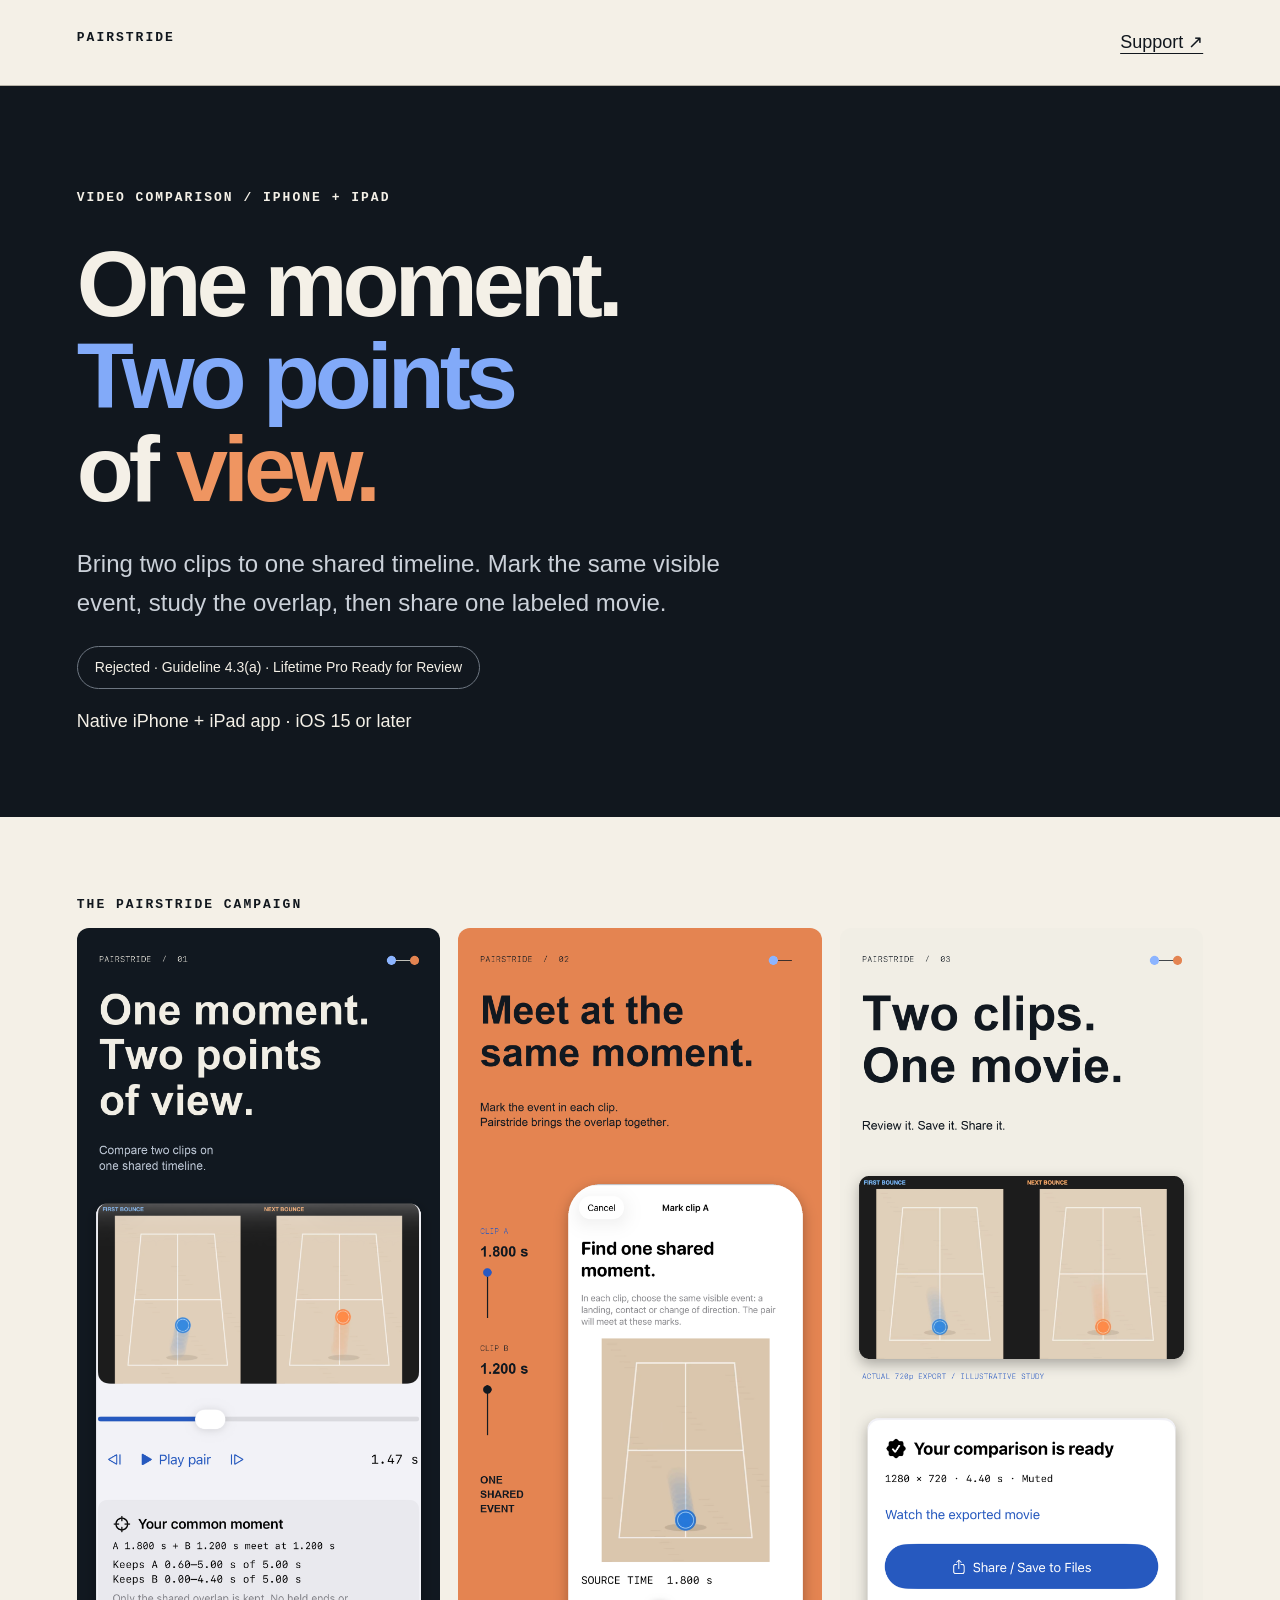
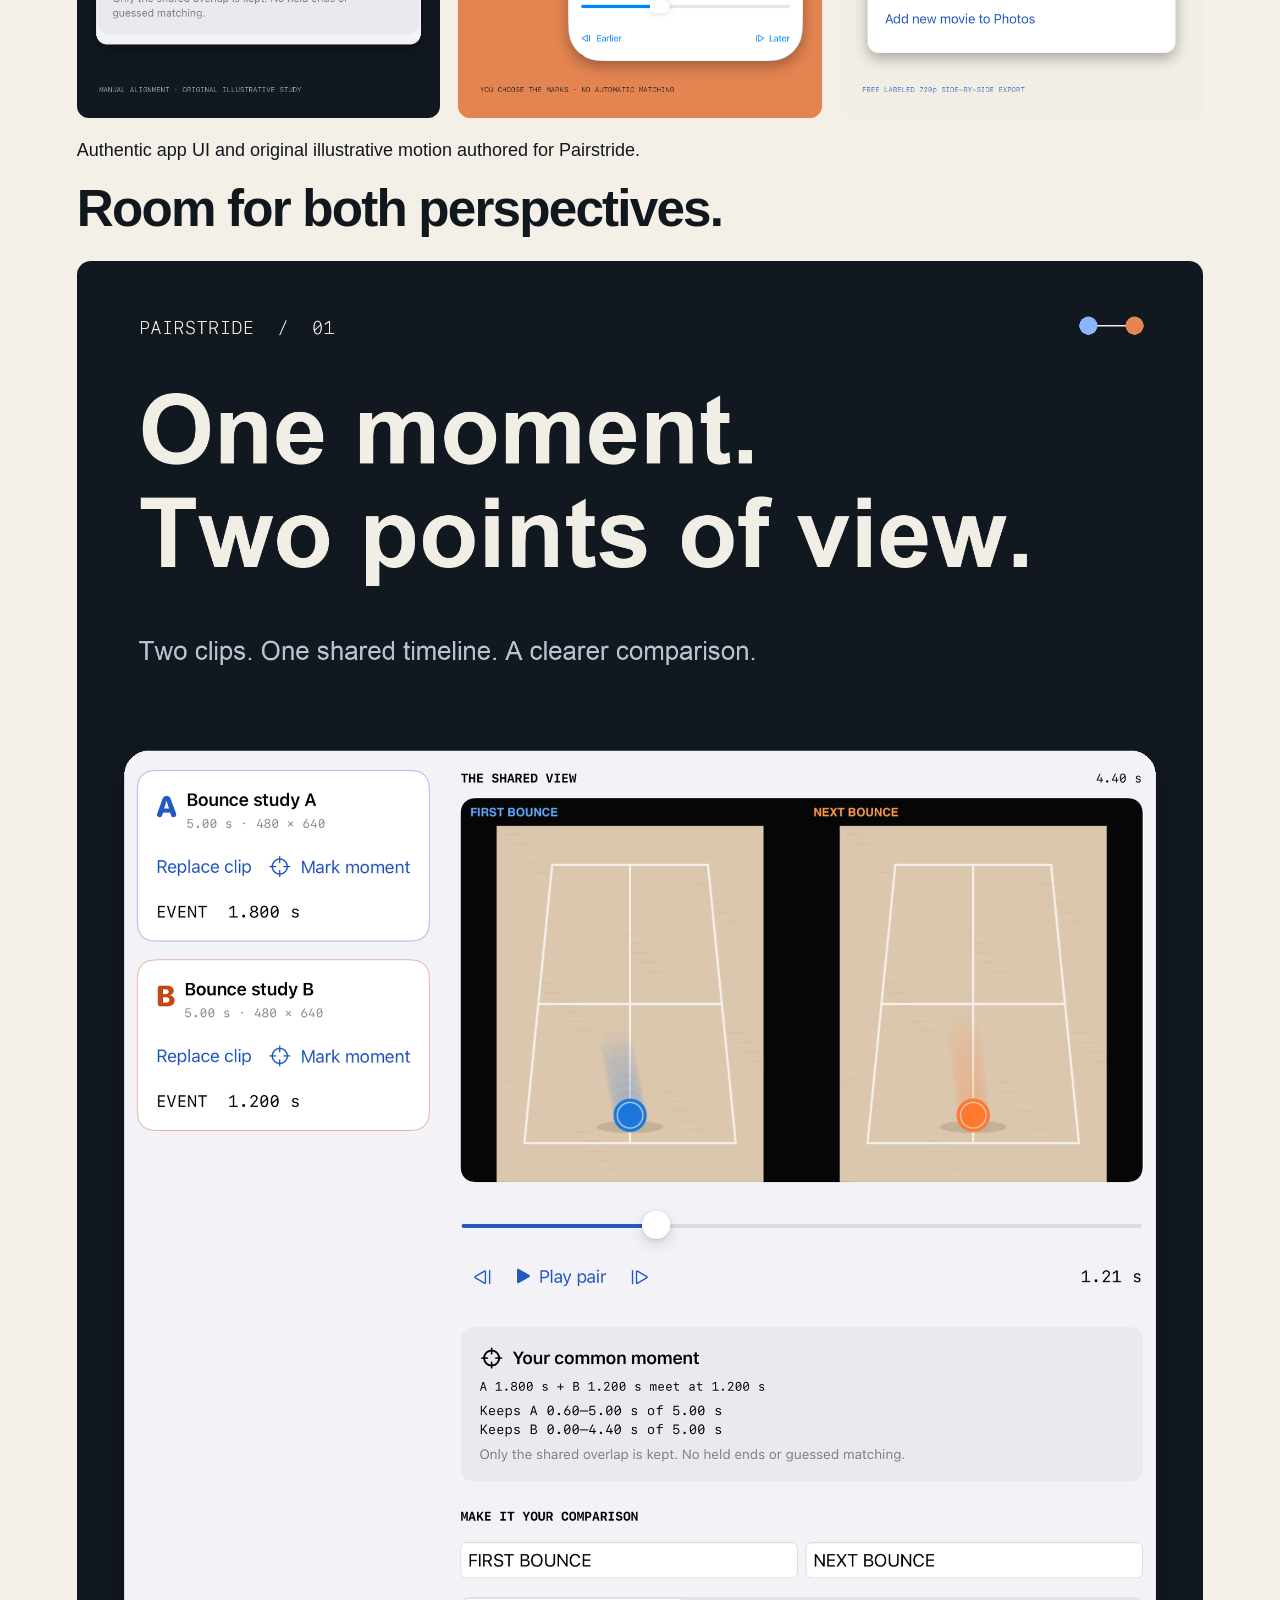
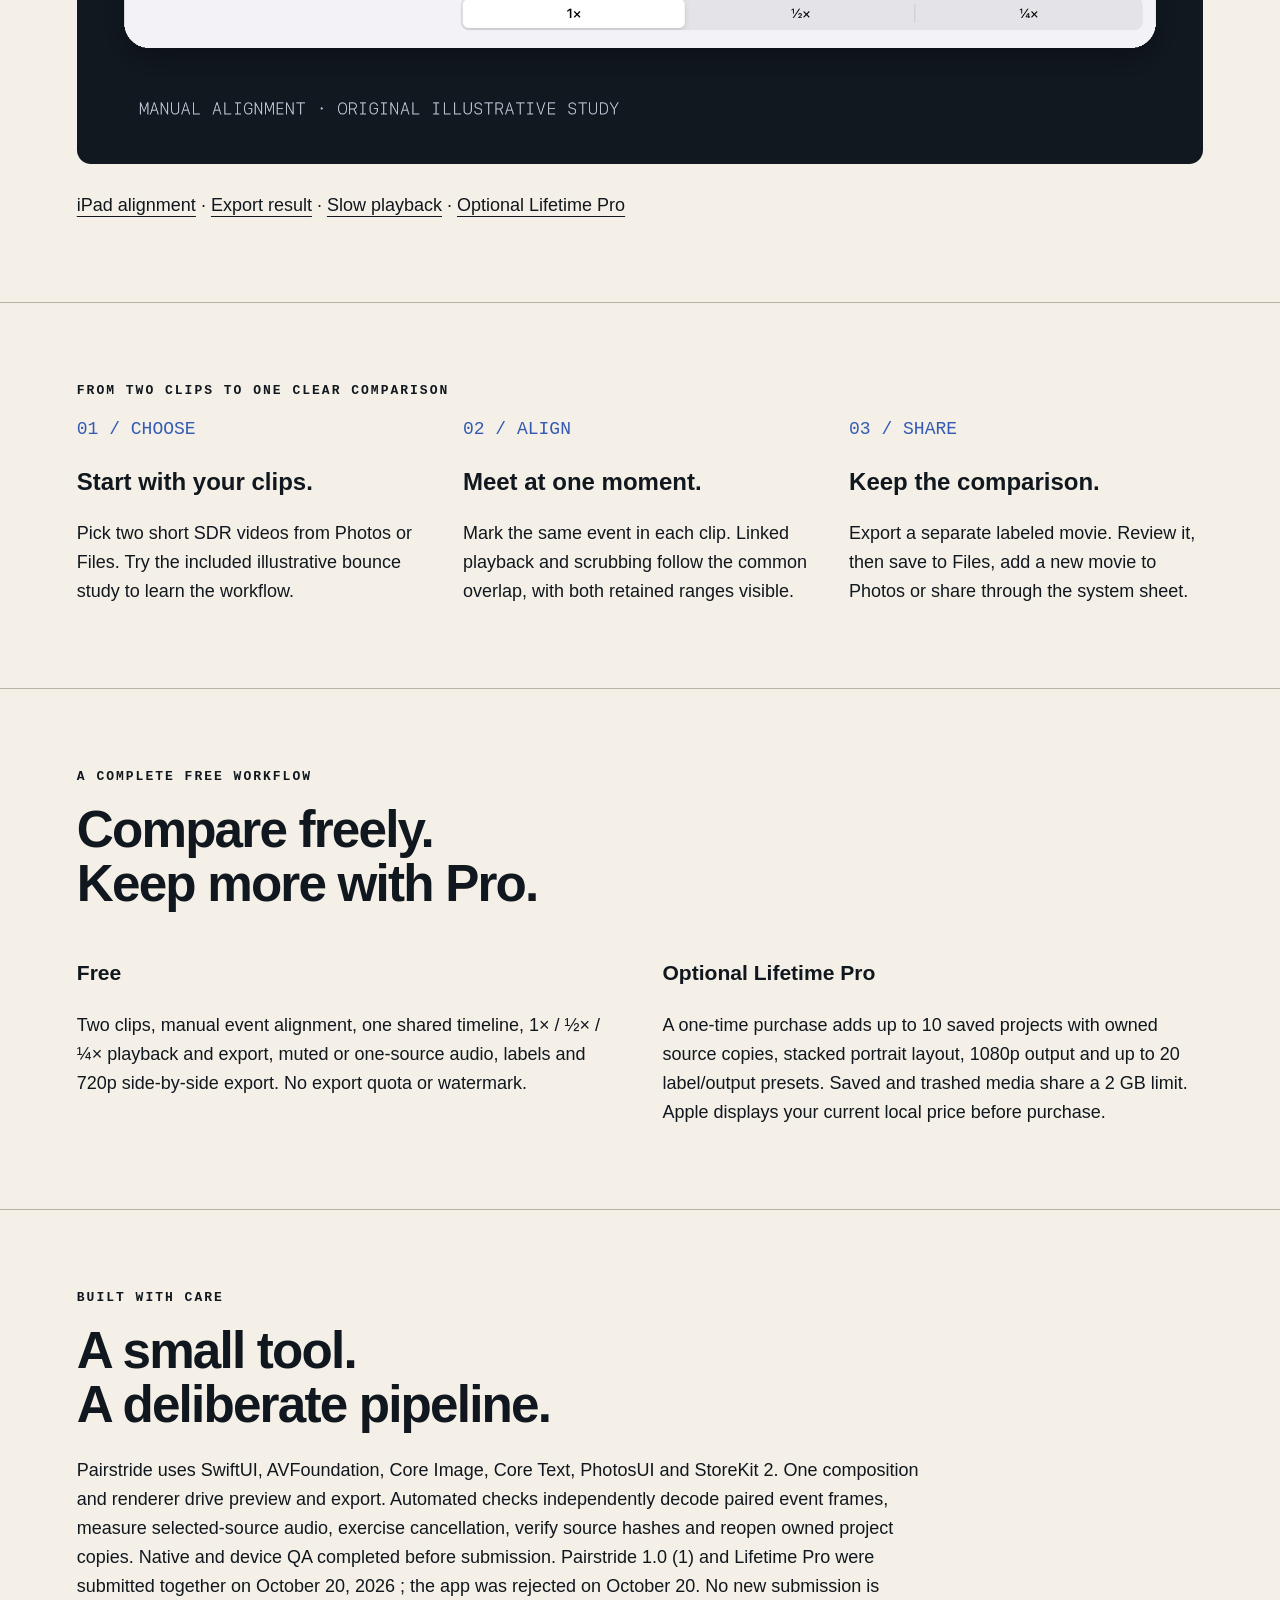
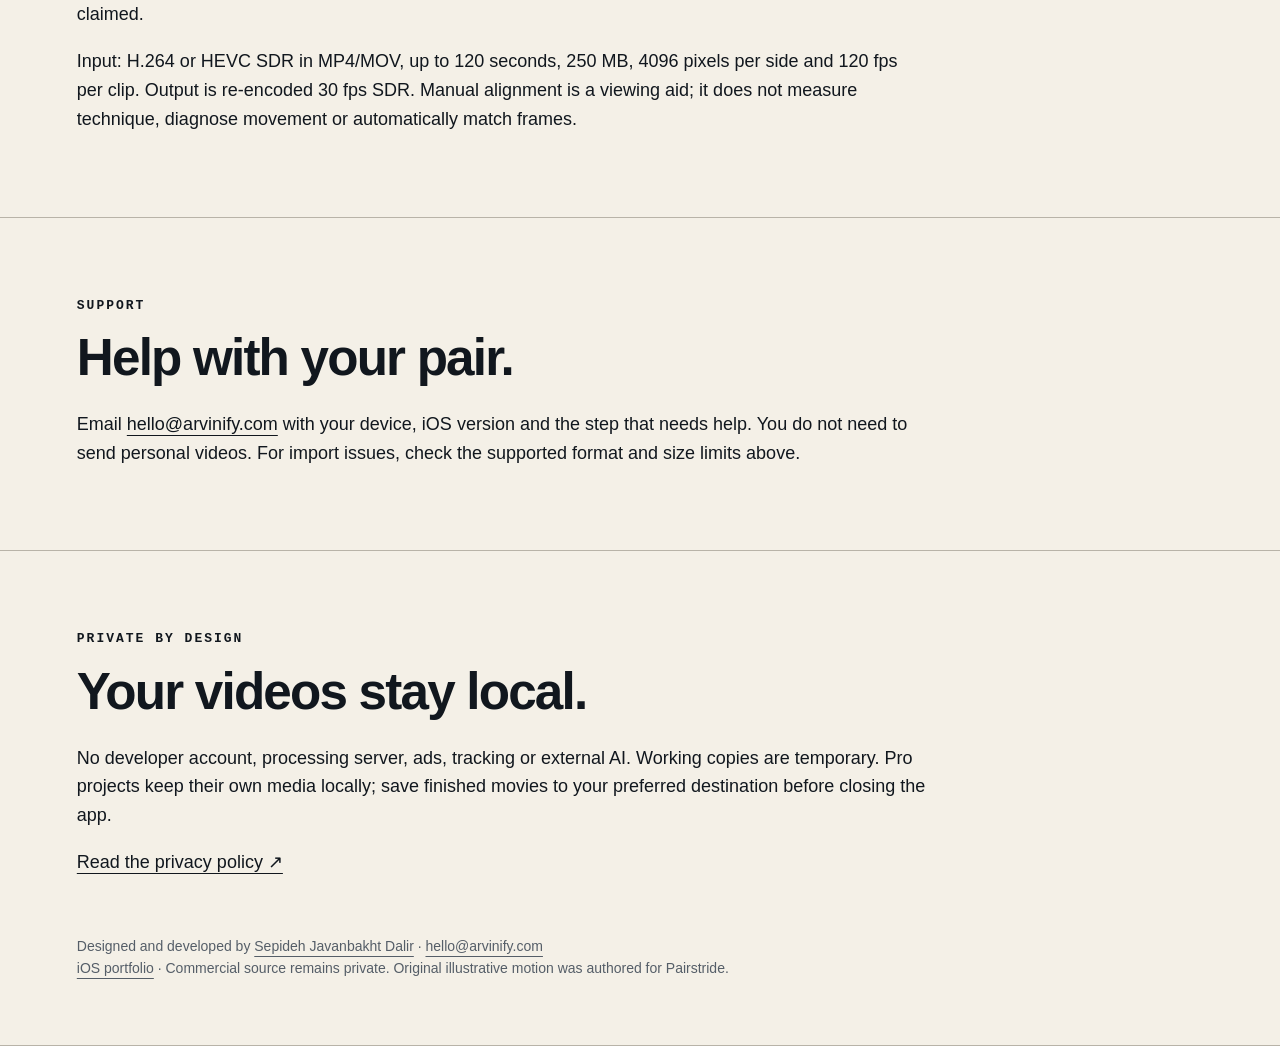
==== commit 07b5b906: "Record verified Pairstride review feedback without claiming resubmission" ====
--- a/index.html
+++ b/index.html
@@ -1 +1 @@
-<!doctype html><html lang="en"><meta charset="utf-8"><meta name="viewport" content="width=device-width,initial-scale=1"><meta name="description" content="Pairstride aligns two local video clips at a shared moment. View, scrub and export a separate labeled comparison on iPhone and iPad."><title>Pairstride — One moment. Two points of view.</title><link rel="icon" href="assets/icon.png"><link rel="stylesheet" href="style.css"><nav><span class="wordmark">PAIRSTRIDE</span><a href="mailto:hello@arvinify.com?subject=Pairstride%20support">Support ↗</a></nav><main><section class="hero"><p class="eyebrow">VIDEO COMPARISON / IPHONE + IPAD</p><h1>One moment.<br><span class="blue">Two points</span><br>of <span class="orange">view.</span></h1><p class="intro">Bring two clips to one shared timeline. Mark the same visible event, study the overlap, then share one labeled movie.</p><span class="status">Rejected · October 20, 2026 · detailed review feedback pending verification</span><p>Native iPhone + iPad app · iOS 15 or later</p></section><section class="section"><p class="eyebrow">THE PAIRSTRIDE CAMPAIGN</p><div class="gallery"><img src="assets/iphone-01.png" alt="One moment, two points of view: native shared comparison"><img src="assets/iphone-02.png" alt="Mark matching moments in each clip"><img src="assets/iphone-03.png" alt="Actual exported comparison and native share controls"></div><p>Authentic app UI and original illustrative motion authored for Pairstride.</p><h2>Room for both perspectives.</h2><img class="wide" src="assets/ipad-01.png" alt="Dedicated iPad workspace with two source controls and linked comparison"><p><a href="assets/ipad-02.png">iPad alignment</a> · <a href="assets/ipad-03.png">Export result</a> · <a href="assets/ipad-04.png">Slow playback</a> · <a href="assets/ipad-05.png">Optional Lifetime Pro</a></p></section><section class="section"><p class="eyebrow">FROM TWO CLIPS TO ONE CLEAR COMPARISON</p><div class="grid"><article><span class="num">01 / CHOOSE</span><h3>Start with your clips.</h3><p>Pick two short SDR videos from Photos or Files. Try the included illustrative bounce study to learn the workflow.</p></article><article><span class="num">02 / ALIGN</span><h3>Meet at one moment.</h3><p>Mark the same event in each clip. Linked playback and scrubbing follow the common overlap, with both retained ranges visible.</p></article><article><span class="num">03 / SHARE</span><h3>Keep the comparison.</h3><p>Export a separate labeled movie. Review it, then save to Files, add a new movie to Photos or share through the system sheet.</p></article></div></section><section class="section"><p class="eyebrow">A COMPLETE FREE WORKFLOW</p><h2>Compare freely.<br>Keep more with Pro.</h2><div class="details"><div><h3>Free</h3><p>Two clips, manual event alignment, one shared timeline, 1× / ½× / ¼× playback and export, muted or one-source audio, labels and 720p side-by-side export. No export quota or watermark.</p></div><div><h3>Optional Lifetime Pro</h3><p>A one-time purchase adds up to 10 saved projects with owned source copies, stacked portrait layout, 1080p output and up to 20 label/output presets. Saved and trashed media share a 2 GB limit. Apple displays your current local price before purchase.</p></div></div></section><section class="section"><p class="eyebrow">BUILT WITH CARE</p><h2>A small tool.<br>A deliberate pipeline.</h2><p>Pairstride uses SwiftUI, AVFoundation, Core Image, Core Text, PhotosUI and StoreKit 2. One composition and renderer drive preview and export. Automated checks independently decode paired event frames, measure selected-source audio, exercise cancellation, verify source hashes and reopen owned project copies. Native and device QA completed before submission. Pairstride 1.0 (1) and Lifetime Pro were submitted together on October 20, 2026 ; the app was rejected on October 20. No new submission is claimed.</p><p>Input: H.264 or HEVC SDR in MP4/MOV, up to 120 seconds, 250 MB, 4096 pixels per side and 120 fps per clip. Output is re-encoded 30 fps SDR. Manual alignment is a viewing aid; it does not measure technique, diagnose movement or automatically match frames.</p></section><section class="section" id="support"><p class="eyebrow">SUPPORT</p><h2>Help with your pair.</h2><p>Email <a href="mailto:hello@arvinify.com?subject=Pairstride%20support">hello@arvinify.com</a> with your device, iOS version and the step that needs help. You do not need to send personal videos. For import issues, check the supported format and size limits above.</p></section><section class="section"><p class="eyebrow">PRIVATE BY DESIGN</p><h2>Your videos stay local.</h2><p>No developer account, processing server, ads, tracking or external AI. Working copies are temporary. Pro projects keep their own media locally; save finished movies to your preferred destination before closing the app.</p><p><a href="privacy.html">Read the privacy policy ↗</a></p><footer>Designed and developed by <a href="https://www.arvinify.com">Sepideh Javanbakht Dalir</a> · <a href="mailto:hello@arvinify.com?subject=Pairstride%20support">hello@arvinify.com</a><br><a href="https://github.com/sepidehdalir/ios-app-portfolio">iOS portfolio</a> · Commercial source remains private. Original illustrative motion was authored for Pairstride.</footer></section></main></html>
+<!doctype html><html lang="en"><meta charset="utf-8"><meta name="viewport" content="width=device-width,initial-scale=1"><meta name="description" content="Pairstride aligns two local video clips at a shared moment. View, scrub and export a separate labeled comparison on iPhone and iPad."><title>Pairstride — One moment. Two points of view.</title><link rel="icon" href="assets/icon.png"><link rel="stylesheet" href="style.css"><nav><span class="wordmark">PAIRSTRIDE</span><a href="mailto:hello@arvinify.com?subject=Pairstride%20support">Support ↗</a></nav><main><section class="hero"><p class="eyebrow">VIDEO COMPARISON / IPHONE + IPAD</p><h1>One moment.<br><span class="blue">Two points</span><br>of <span class="orange">view.</span></h1><p class="intro">Bring two clips to one shared timeline. Mark the same visible event, study the overlap, then share one labeled movie.</p><span class="status">Rejected · Guideline 4.3(a) · Lifetime Pro Ready for Review</span><p>Native iPhone + iPad app · iOS 15 or later</p></section><section class="section"><p class="eyebrow">THE PAIRSTRIDE CAMPAIGN</p><div class="gallery"><img src="assets/iphone-01.png" alt="One moment, two points of view: native shared comparison"><img src="assets/iphone-02.png" alt="Mark matching moments in each clip"><img src="assets/iphone-03.png" alt="Actual exported comparison and native share controls"></div><p>Authentic app UI and original illustrative motion authored for Pairstride.</p><h2>Room for both perspectives.</h2><img class="wide" src="assets/ipad-01.png" alt="Dedicated iPad workspace with two source controls and linked comparison"><p><a href="assets/ipad-02.png">iPad alignment</a> · <a href="assets/ipad-03.png">Export result</a> · <a href="assets/ipad-04.png">Slow playback</a> · <a href="assets/ipad-05.png">Optional Lifetime Pro</a></p></section><section class="section"><p class="eyebrow">FROM TWO CLIPS TO ONE CLEAR COMPARISON</p><div class="grid"><article><span class="num">01 / CHOOSE</span><h3>Start with your clips.</h3><p>Pick two short SDR videos from Photos or Files. Try the included illustrative bounce study to learn the workflow.</p></article><article><span class="num">02 / ALIGN</span><h3>Meet at one moment.</h3><p>Mark the same event in each clip. Linked playback and scrubbing follow the common overlap, with both retained ranges visible.</p></article><article><span class="num">03 / SHARE</span><h3>Keep the comparison.</h3><p>Export a separate labeled movie. Review it, then save to Files, add a new movie to Photos or share through the system sheet.</p></article></div></section><section class="section"><p class="eyebrow">A COMPLETE FREE WORKFLOW</p><h2>Compare freely.<br>Keep more with Pro.</h2><div class="details"><div><h3>Free</h3><p>Two clips, manual event alignment, one shared timeline, 1× / ½× / ¼× playback and export, muted or one-source audio, labels and 720p side-by-side export. No export quota or watermark.</p></div><div><h3>Optional Lifetime Pro</h3><p>A one-time purchase adds up to 10 saved projects with owned source copies, stacked portrait layout, 1080p output and up to 20 label/output presets. Saved and trashed media share a 2 GB limit. Apple displays your current local price before purchase.</p></div></div></section><section class="section"><p class="eyebrow">BUILT WITH CARE</p><h2>A small tool.<br>A deliberate pipeline.</h2><p>Pairstride uses SwiftUI, AVFoundation, Core Image, Core Text, PhotosUI and StoreKit 2. One composition and renderer drive preview and export. Automated checks independently decode paired event frames, measure selected-source audio, exercise cancellation, verify source hashes and reopen owned project copies. Native and device QA completed before submission. Pairstride 1.0 (1) and Lifetime Pro were submitted together on October 20, 2026 ; the app was rejected on October 20. No new submission is claimed.</p><p>Input: H.264 or HEVC SDR in MP4/MOV, up to 120 seconds, 250 MB, 4096 pixels per side and 120 fps per clip. Output is re-encoded 30 fps SDR. Manual alignment is a viewing aid; it does not measure technique, diagnose movement or automatically match frames.</p></section><section class="section" id="support"><p class="eyebrow">SUPPORT</p><h2>Help with your pair.</h2><p>Email <a href="mailto:hello@arvinify.com?subject=Pairstride%20support">hello@arvinify.com</a> with your device, iOS version and the step that needs help. You do not need to send personal videos. For import issues, check the supported format and size limits above.</p></section><section class="section"><p class="eyebrow">PRIVATE BY DESIGN</p><h2>Your videos stay local.</h2><p>No developer account, processing server, ads, tracking or external AI. Working copies are temporary. Pro projects keep their own media locally; save finished movies to your preferred destination before closing the app.</p><p><a href="privacy.html">Read the privacy policy ↗</a></p><footer>Designed and developed by <a href="https://www.arvinify.com">Sepideh Javanbakht Dalir</a> · <a href="mailto:hello@arvinify.com?subject=Pairstride%20support">hello@arvinify.com</a><br><a href="https://github.com/sepidehdalir/ios-app-portfolio">iOS portfolio</a> · Commercial source remains private. Original illustrative motion was authored for Pairstride.</footer></section></main></html>
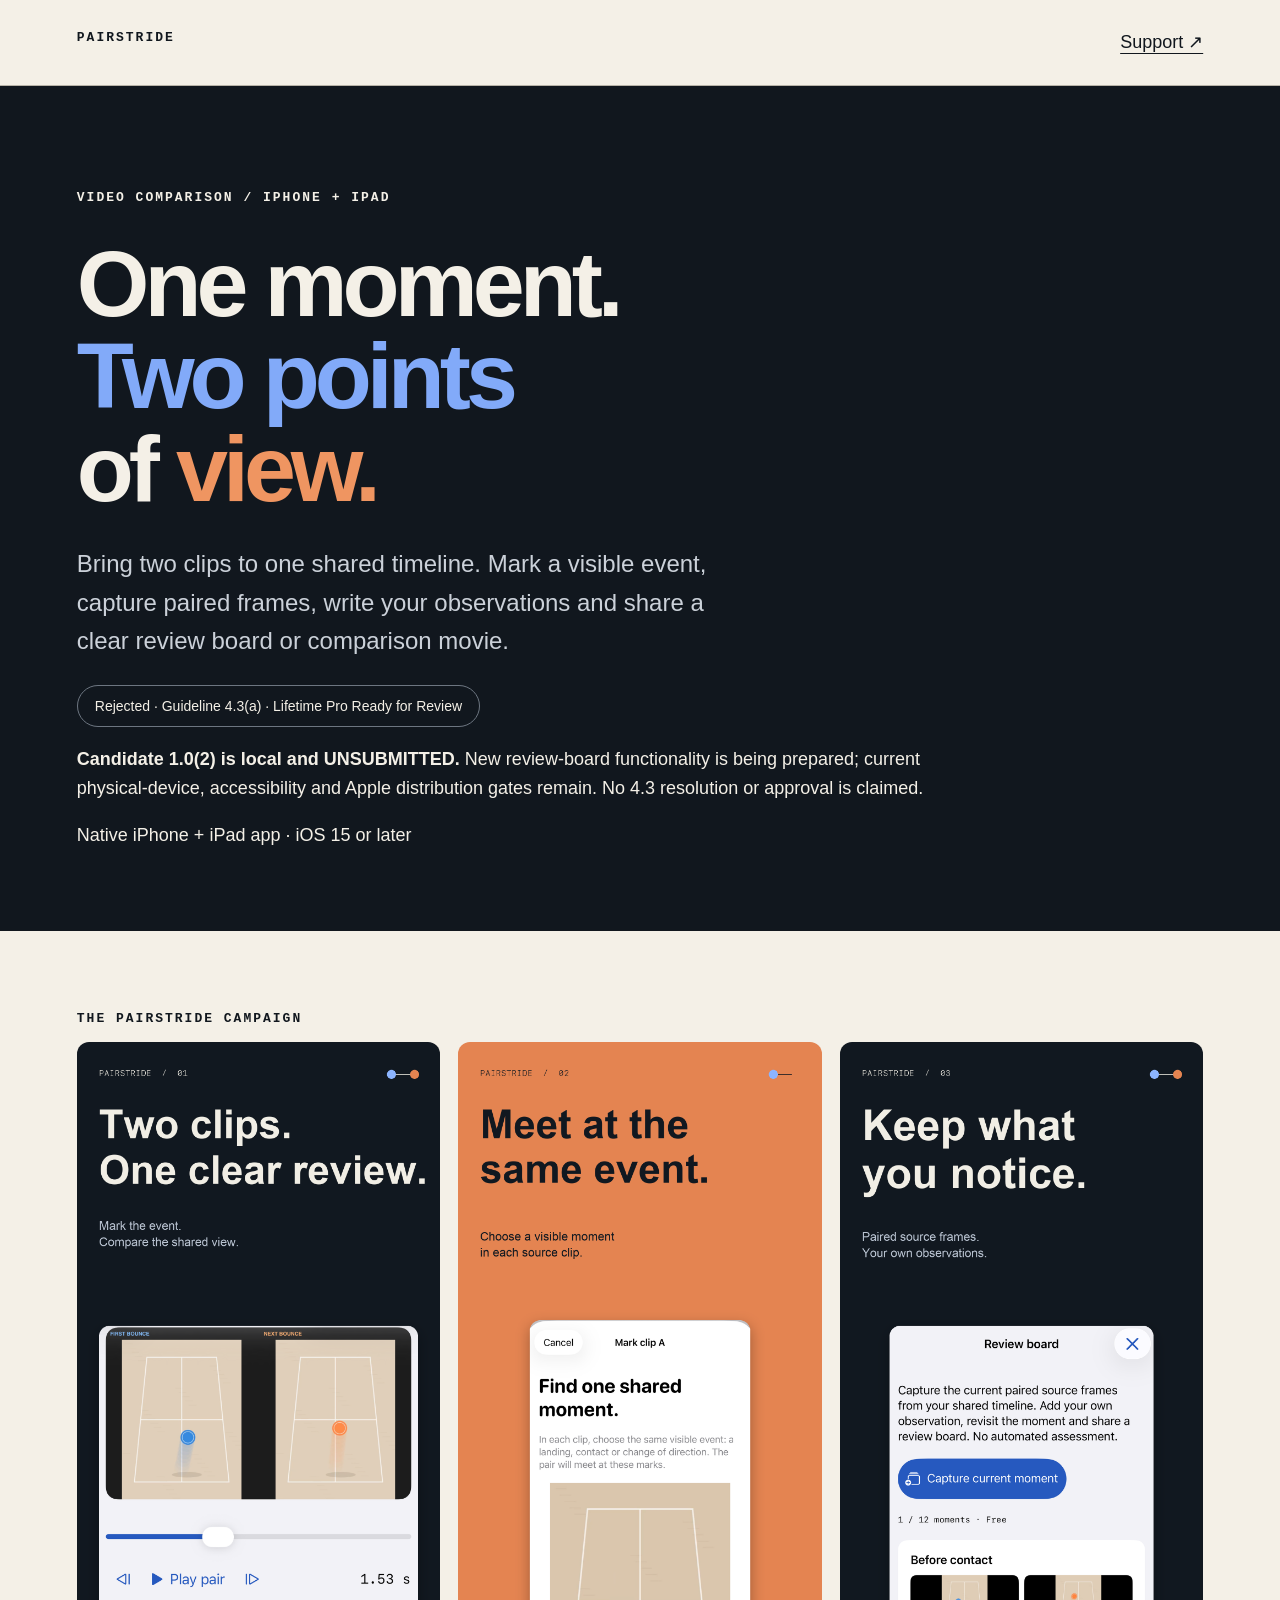
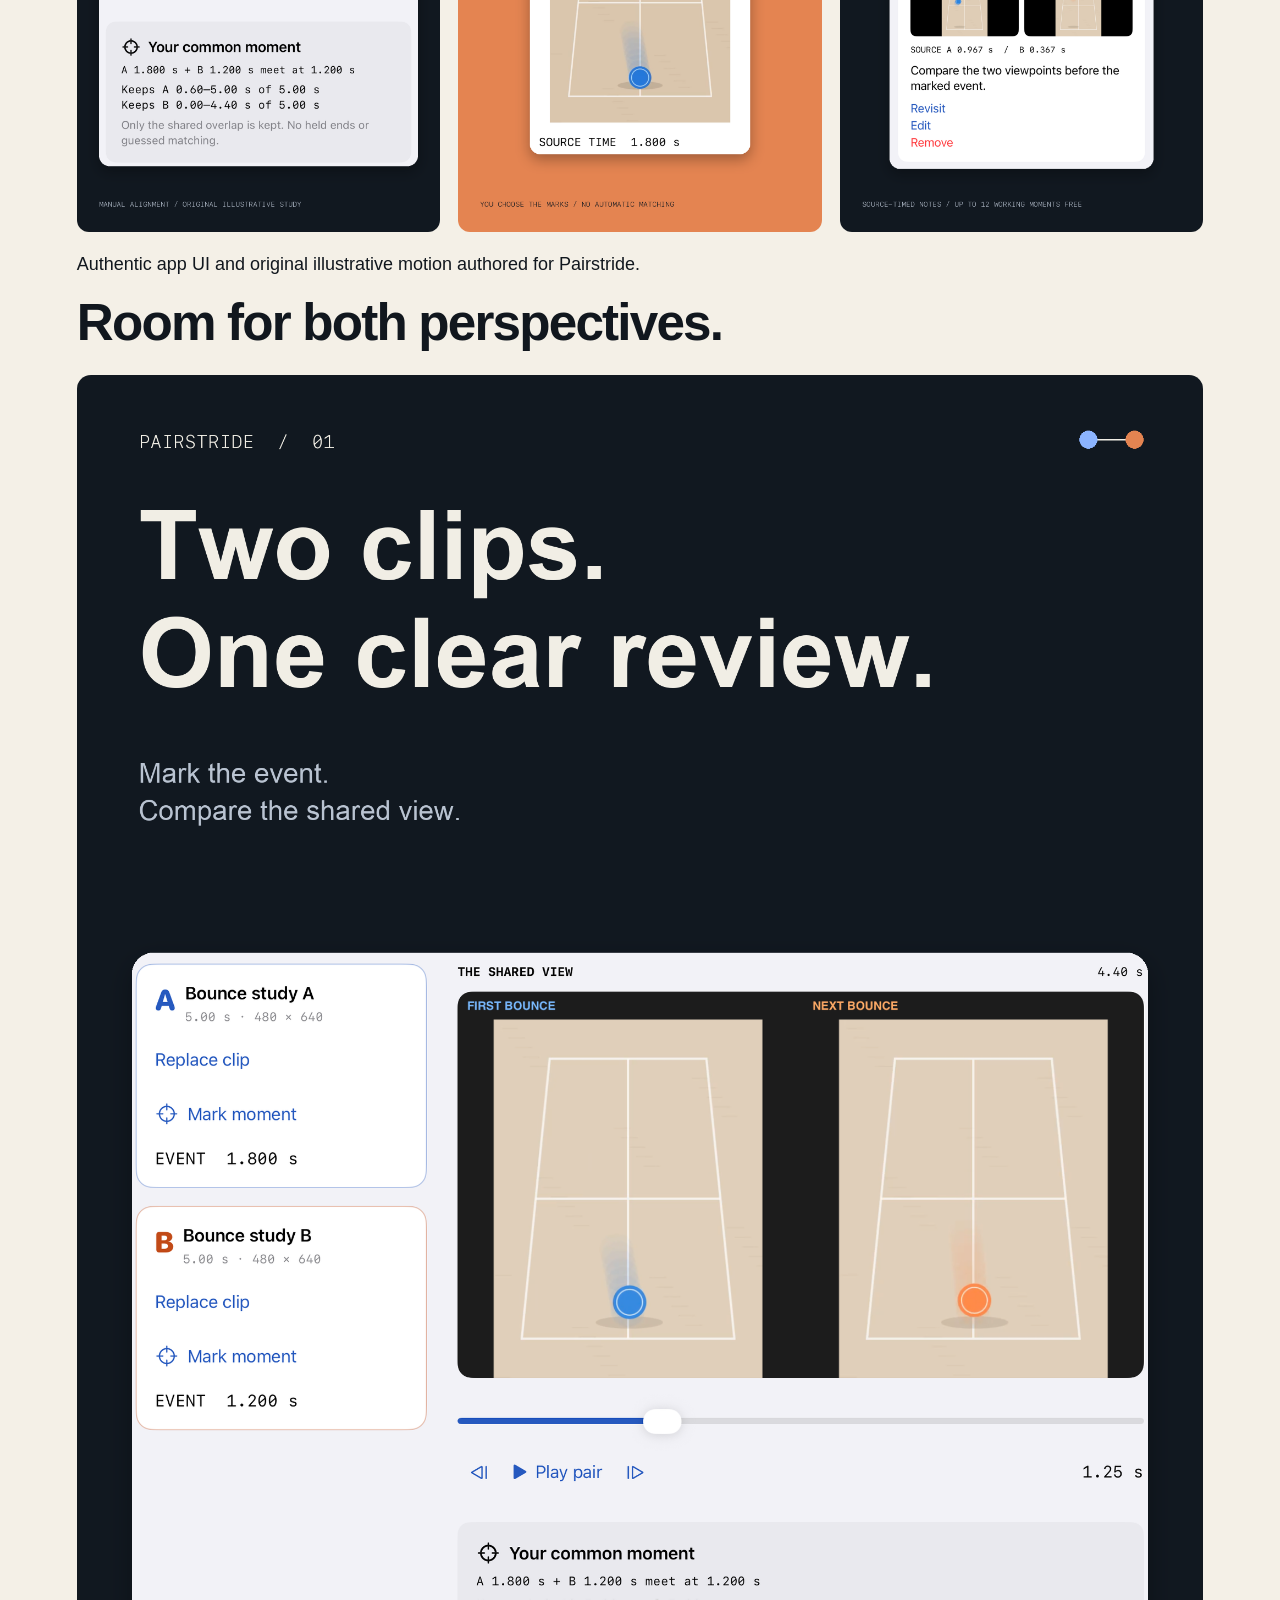
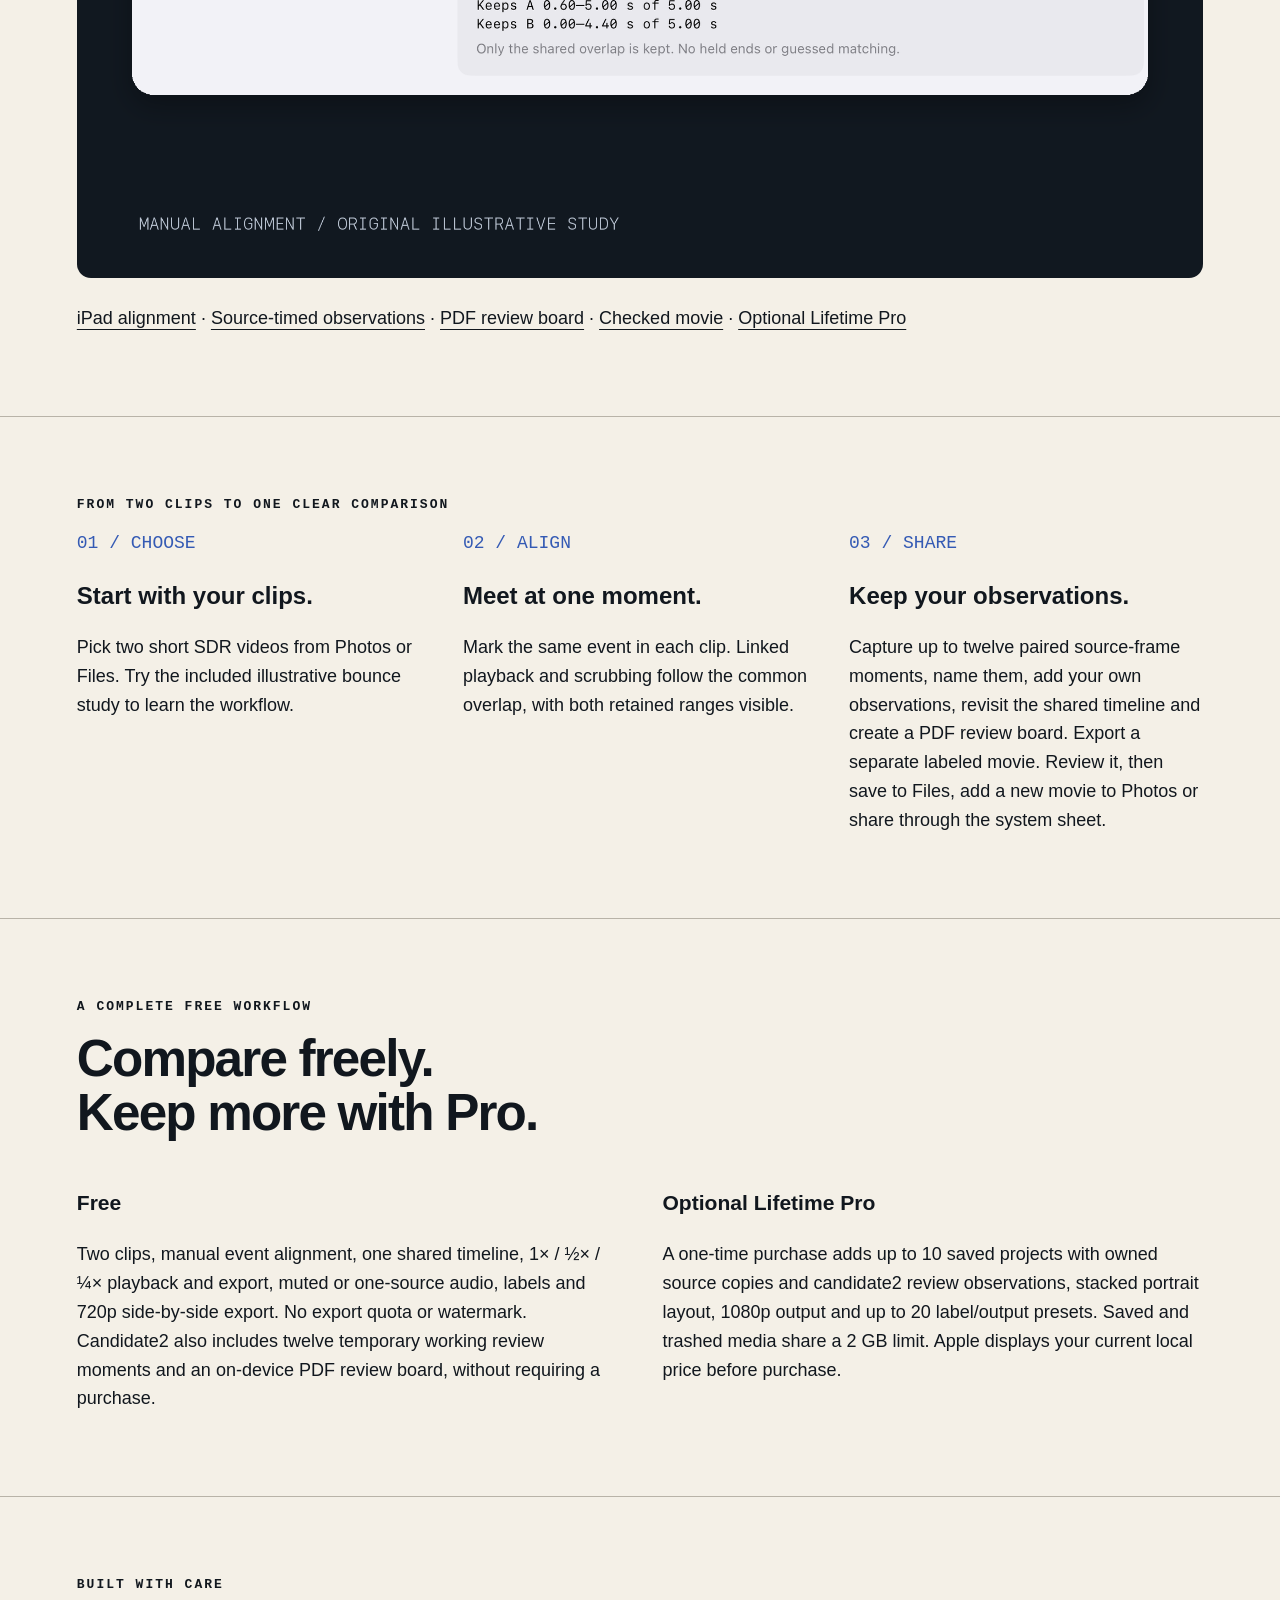
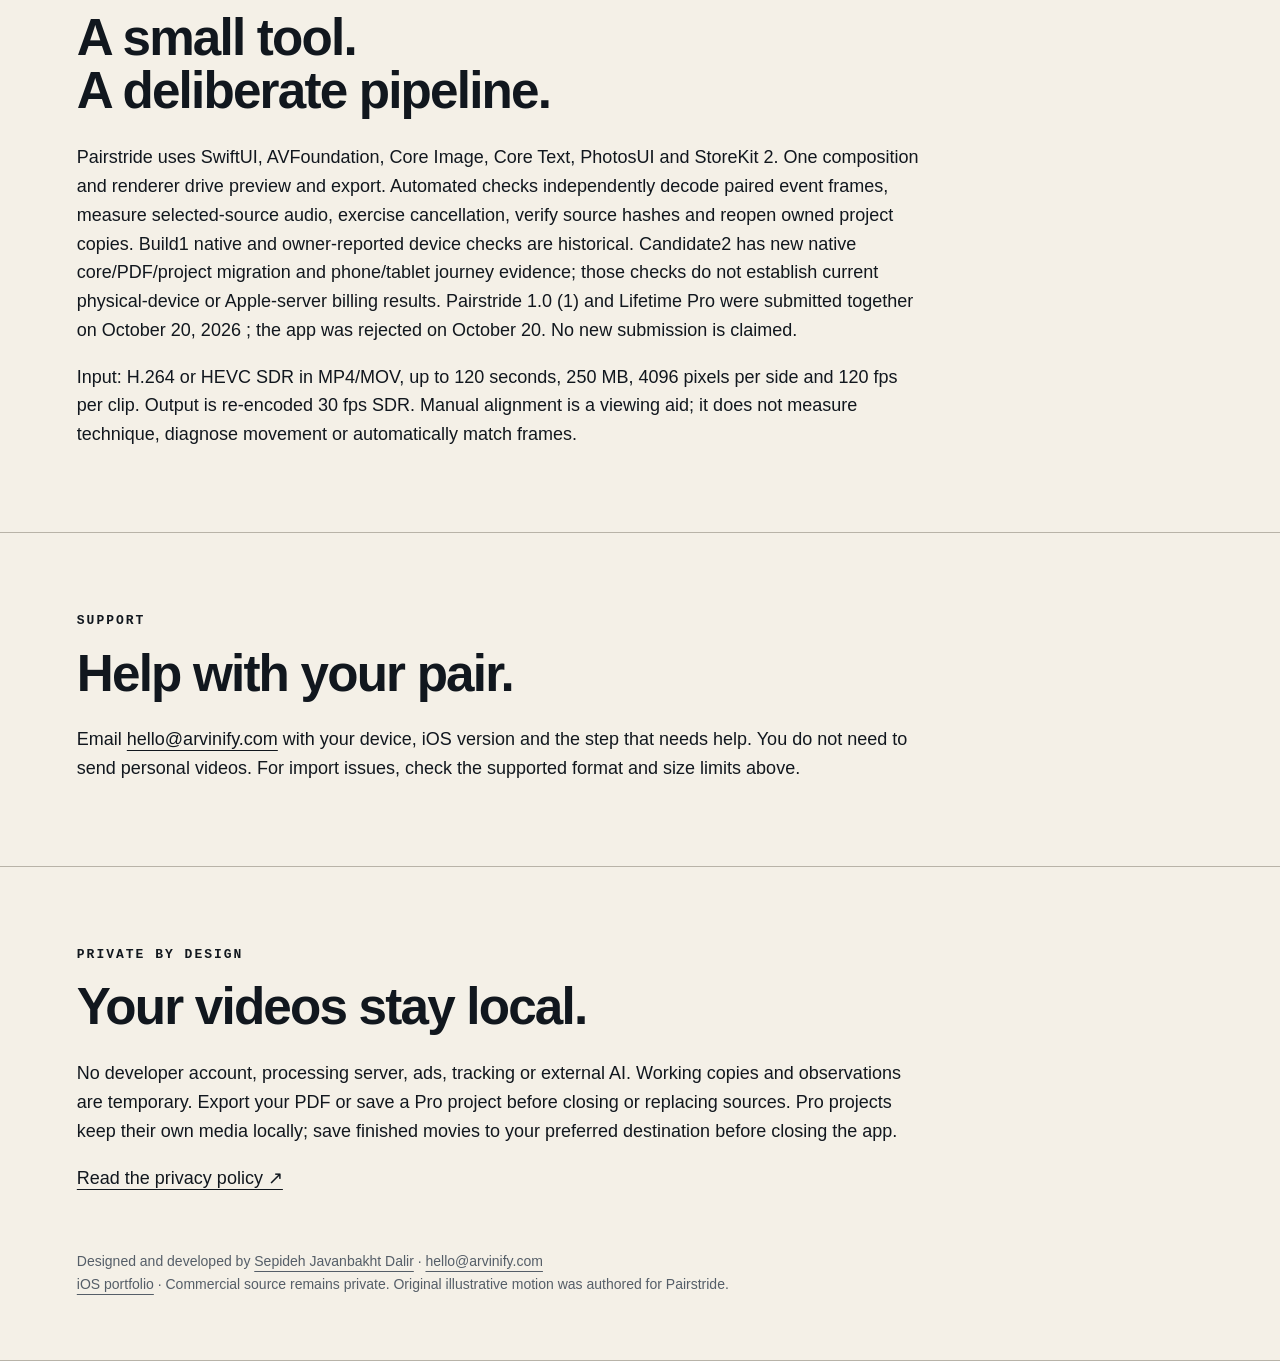
==== commit c4898762: "Present unsubmitted Pairstride review-board workflow and dedicated native campaigns" ====
--- a/index.html
+++ b/index.html
@@ -1 +1 @@
-<!doctype html><html lang="en"><meta charset="utf-8"><meta name="viewport" content="width=device-width,initial-scale=1"><meta name="description" content="Pairstride aligns two local video clips at a shared moment. View, scrub and export a separate labeled comparison on iPhone and iPad."><title>Pairstride — One moment. Two points of view.</title><link rel="icon" href="assets/icon.png"><link rel="stylesheet" href="style.css"><nav><span class="wordmark">PAIRSTRIDE</span><a href="mailto:hello@arvinify.com?subject=Pairstride%20support">Support ↗</a></nav><main><section class="hero"><p class="eyebrow">VIDEO COMPARISON / IPHONE + IPAD</p><h1>One moment.<br><span class="blue">Two points</span><br>of <span class="orange">view.</span></h1><p class="intro">Bring two clips to one shared timeline. Mark the same visible event, study the overlap, then share one labeled movie.</p><span class="status">Rejected · Guideline 4.3(a) · Lifetime Pro Ready for Review</span><p>Native iPhone + iPad app · iOS 15 or later</p></section><section class="section"><p class="eyebrow">THE PAIRSTRIDE CAMPAIGN</p><div class="gallery"><img src="assets/iphone-01.png" alt="One moment, two points of view: native shared comparison"><img src="assets/iphone-02.png" alt="Mark matching moments in each clip"><img src="assets/iphone-03.png" alt="Actual exported comparison and native share controls"></div><p>Authentic app UI and original illustrative motion authored for Pairstride.</p><h2>Room for both perspectives.</h2><img class="wide" src="assets/ipad-01.png" alt="Dedicated iPad workspace with two source controls and linked comparison"><p><a href="assets/ipad-02.png">iPad alignment</a> · <a href="assets/ipad-03.png">Export result</a> · <a href="assets/ipad-04.png">Slow playback</a> · <a href="assets/ipad-05.png">Optional Lifetime Pro</a></p></section><section class="section"><p class="eyebrow">FROM TWO CLIPS TO ONE CLEAR COMPARISON</p><div class="grid"><article><span class="num">01 / CHOOSE</span><h3>Start with your clips.</h3><p>Pick two short SDR videos from Photos or Files. Try the included illustrative bounce study to learn the workflow.</p></article><article><span class="num">02 / ALIGN</span><h3>Meet at one moment.</h3><p>Mark the same event in each clip. Linked playback and scrubbing follow the common overlap, with both retained ranges visible.</p></article><article><span class="num">03 / SHARE</span><h3>Keep the comparison.</h3><p>Export a separate labeled movie. Review it, then save to Files, add a new movie to Photos or share through the system sheet.</p></article></div></section><section class="section"><p class="eyebrow">A COMPLETE FREE WORKFLOW</p><h2>Compare freely.<br>Keep more with Pro.</h2><div class="details"><div><h3>Free</h3><p>Two clips, manual event alignment, one shared timeline, 1× / ½× / ¼× playback and export, muted or one-source audio, labels and 720p side-by-side export. No export quota or watermark.</p></div><div><h3>Optional Lifetime Pro</h3><p>A one-time purchase adds up to 10 saved projects with owned source copies, stacked portrait layout, 1080p output and up to 20 label/output presets. Saved and trashed media share a 2 GB limit. Apple displays your current local price before purchase.</p></div></div></section><section class="section"><p class="eyebrow">BUILT WITH CARE</p><h2>A small tool.<br>A deliberate pipeline.</h2><p>Pairstride uses SwiftUI, AVFoundation, Core Image, Core Text, PhotosUI and StoreKit 2. One composition and renderer drive preview and export. Automated checks independently decode paired event frames, measure selected-source audio, exercise cancellation, verify source hashes and reopen owned project copies. Native and device QA completed before submission. Pairstride 1.0 (1) and Lifetime Pro were submitted together on October 20, 2026 ; the app was rejected on October 20. No new submission is claimed.</p><p>Input: H.264 or HEVC SDR in MP4/MOV, up to 120 seconds, 250 MB, 4096 pixels per side and 120 fps per clip. Output is re-encoded 30 fps SDR. Manual alignment is a viewing aid; it does not measure technique, diagnose movement or automatically match frames.</p></section><section class="section" id="support"><p class="eyebrow">SUPPORT</p><h2>Help with your pair.</h2><p>Email <a href="mailto:hello@arvinify.com?subject=Pairstride%20support">hello@arvinify.com</a> with your device, iOS version and the step that needs help. You do not need to send personal videos. For import issues, check the supported format and size limits above.</p></section><section class="section"><p class="eyebrow">PRIVATE BY DESIGN</p><h2>Your videos stay local.</h2><p>No developer account, processing server, ads, tracking or external AI. Working copies are temporary. Pro projects keep their own media locally; save finished movies to your preferred destination before closing the app.</p><p><a href="privacy.html">Read the privacy policy ↗</a></p><footer>Designed and developed by <a href="https://www.arvinify.com">Sepideh Javanbakht Dalir</a> · <a href="mailto:hello@arvinify.com?subject=Pairstride%20support">hello@arvinify.com</a><br><a href="https://github.com/sepidehdalir/ios-app-portfolio">iOS portfolio</a> · Commercial source remains private. Original illustrative motion was authored for Pairstride.</footer></section></main></html>
+<!doctype html><html lang="en"><meta charset="utf-8"><meta name="viewport" content="width=device-width,initial-scale=1"><meta name="description" content="Pairstride aligns two local video clips at a shared moment. View, scrub and export a separate labeled comparison on iPhone and iPad."><title>Pairstride — One moment. Two points of view.</title><link rel="icon" href="assets/icon.png"><link rel="stylesheet" href="style.css"><nav><span class="wordmark">PAIRSTRIDE</span><a href="mailto:hello@arvinify.com?subject=Pairstride%20support">Support ↗</a></nav><main><section class="hero"><p class="eyebrow">VIDEO COMPARISON / IPHONE + IPAD</p><h1>One moment.<br><span class="blue">Two points</span><br>of <span class="orange">view.</span></h1><p class="intro">Bring two clips to one shared timeline. Mark a visible event, capture paired frames, write your observations and share a clear review board or comparison movie.</p><span class="status">Rejected · Guideline 4.3(a) · Lifetime Pro Ready for Review</span><p><strong>Candidate 1.0(2) is local and UNSUBMITTED.</strong> New review-board functionality is being prepared; current physical-device, accessibility and Apple distribution gates remain. No 4.3 resolution or approval is claimed.</p><p>Native iPhone + iPad app · iOS 15 or later</p></section><section class="section"><p class="eyebrow">THE PAIRSTRIDE CAMPAIGN</p><div class="gallery"><img src="assets/iphone-01.png" alt="One moment, two points of view: native shared comparison"><img src="assets/iphone-02.png" alt="Mark matching moments in each clip"><img src="assets/iphone-03.png" alt="Actual exported comparison and native share controls"></div><p>Authentic app UI and original illustrative motion authored for Pairstride.</p><h2>Room for both perspectives.</h2><img class="wide" src="assets/ipad-01.png" alt="Dedicated iPad workspace with two source controls and linked comparison"><p><a href="assets/ipad-02.png">iPad alignment</a> · <a href="assets/ipad-03.png">Source-timed observations</a> · <a href="assets/ipad-04.png">PDF review board</a> · <a href="assets/ipad-05.png">Checked movie</a> · <a href="assets/ipad-06.png">Optional Lifetime Pro</a></p></section><section class="section"><p class="eyebrow">FROM TWO CLIPS TO ONE CLEAR COMPARISON</p><div class="grid"><article><span class="num">01 / CHOOSE</span><h3>Start with your clips.</h3><p>Pick two short SDR videos from Photos or Files. Try the included illustrative bounce study to learn the workflow.</p></article><article><span class="num">02 / ALIGN</span><h3>Meet at one moment.</h3><p>Mark the same event in each clip. Linked playback and scrubbing follow the common overlap, with both retained ranges visible.</p></article><article><span class="num">03 / SHARE</span><h3>Keep your observations.</h3><p>Capture up to twelve paired source-frame moments, name them, add your own observations, revisit the shared timeline and create a PDF review board. Export a separate labeled movie. Review it, then save to Files, add a new movie to Photos or share through the system sheet.</p></article></div></section><section class="section"><p class="eyebrow">A COMPLETE FREE WORKFLOW</p><h2>Compare freely.<br>Keep more with Pro.</h2><div class="details"><div><h3>Free</h3><p>Two clips, manual event alignment, one shared timeline, 1× / ½× / ¼× playback and export, muted or one-source audio, labels and 720p side-by-side export. No export quota or watermark. Candidate2 also includes twelve temporary working review moments and an on-device PDF review board, without requiring a purchase.</p></div><div><h3>Optional Lifetime Pro</h3><p>A one-time purchase adds up to 10 saved projects with owned source copies and candidate2 review observations, stacked portrait layout, 1080p output and up to 20 label/output presets. Saved and trashed media share a 2 GB limit. Apple displays your current local price before purchase.</p></div></div></section><section class="section"><p class="eyebrow">BUILT WITH CARE</p><h2>A small tool.<br>A deliberate pipeline.</h2><p>Pairstride uses SwiftUI, AVFoundation, Core Image, Core Text, PhotosUI and StoreKit 2. One composition and renderer drive preview and export. Automated checks independently decode paired event frames, measure selected-source audio, exercise cancellation, verify source hashes and reopen owned project copies. Build1 native and owner-reported device checks are historical. Candidate2 has new native core/PDF/project migration and phone/tablet journey evidence; those checks do not establish current physical-device or Apple-server billing results. Pairstride 1.0 (1) and Lifetime Pro were submitted together on October 20, 2026 ; the app was rejected on October 20. No new submission is claimed.</p><p>Input: H.264 or HEVC SDR in MP4/MOV, up to 120 seconds, 250 MB, 4096 pixels per side and 120 fps per clip. Output is re-encoded 30 fps SDR. Manual alignment is a viewing aid; it does not measure technique, diagnose movement or automatically match frames.</p></section><section class="section" id="support"><p class="eyebrow">SUPPORT</p><h2>Help with your pair.</h2><p>Email <a href="mailto:hello@arvinify.com?subject=Pairstride%20support">hello@arvinify.com</a> with your device, iOS version and the step that needs help. You do not need to send personal videos. For import issues, check the supported format and size limits above.</p></section><section class="section"><p class="eyebrow">PRIVATE BY DESIGN</p><h2>Your videos stay local.</h2><p>No developer account, processing server, ads, tracking or external AI. Working copies and observations are temporary. Export your PDF or save a Pro project before closing or replacing sources. Pro projects keep their own media locally; save finished movies to your preferred destination before closing the app.</p><p><a href="privacy.html">Read the privacy policy ↗</a></p><footer>Designed and developed by <a href="https://www.arvinify.com">Sepideh Javanbakht Dalir</a> · <a href="mailto:hello@arvinify.com?subject=Pairstride%20support">hello@arvinify.com</a><br><a href="https://github.com/sepidehdalir/ios-app-portfolio">iOS portfolio</a> · Commercial source remains private. Original illustrative motion was authored for Pairstride.</footer></section></main></html>
